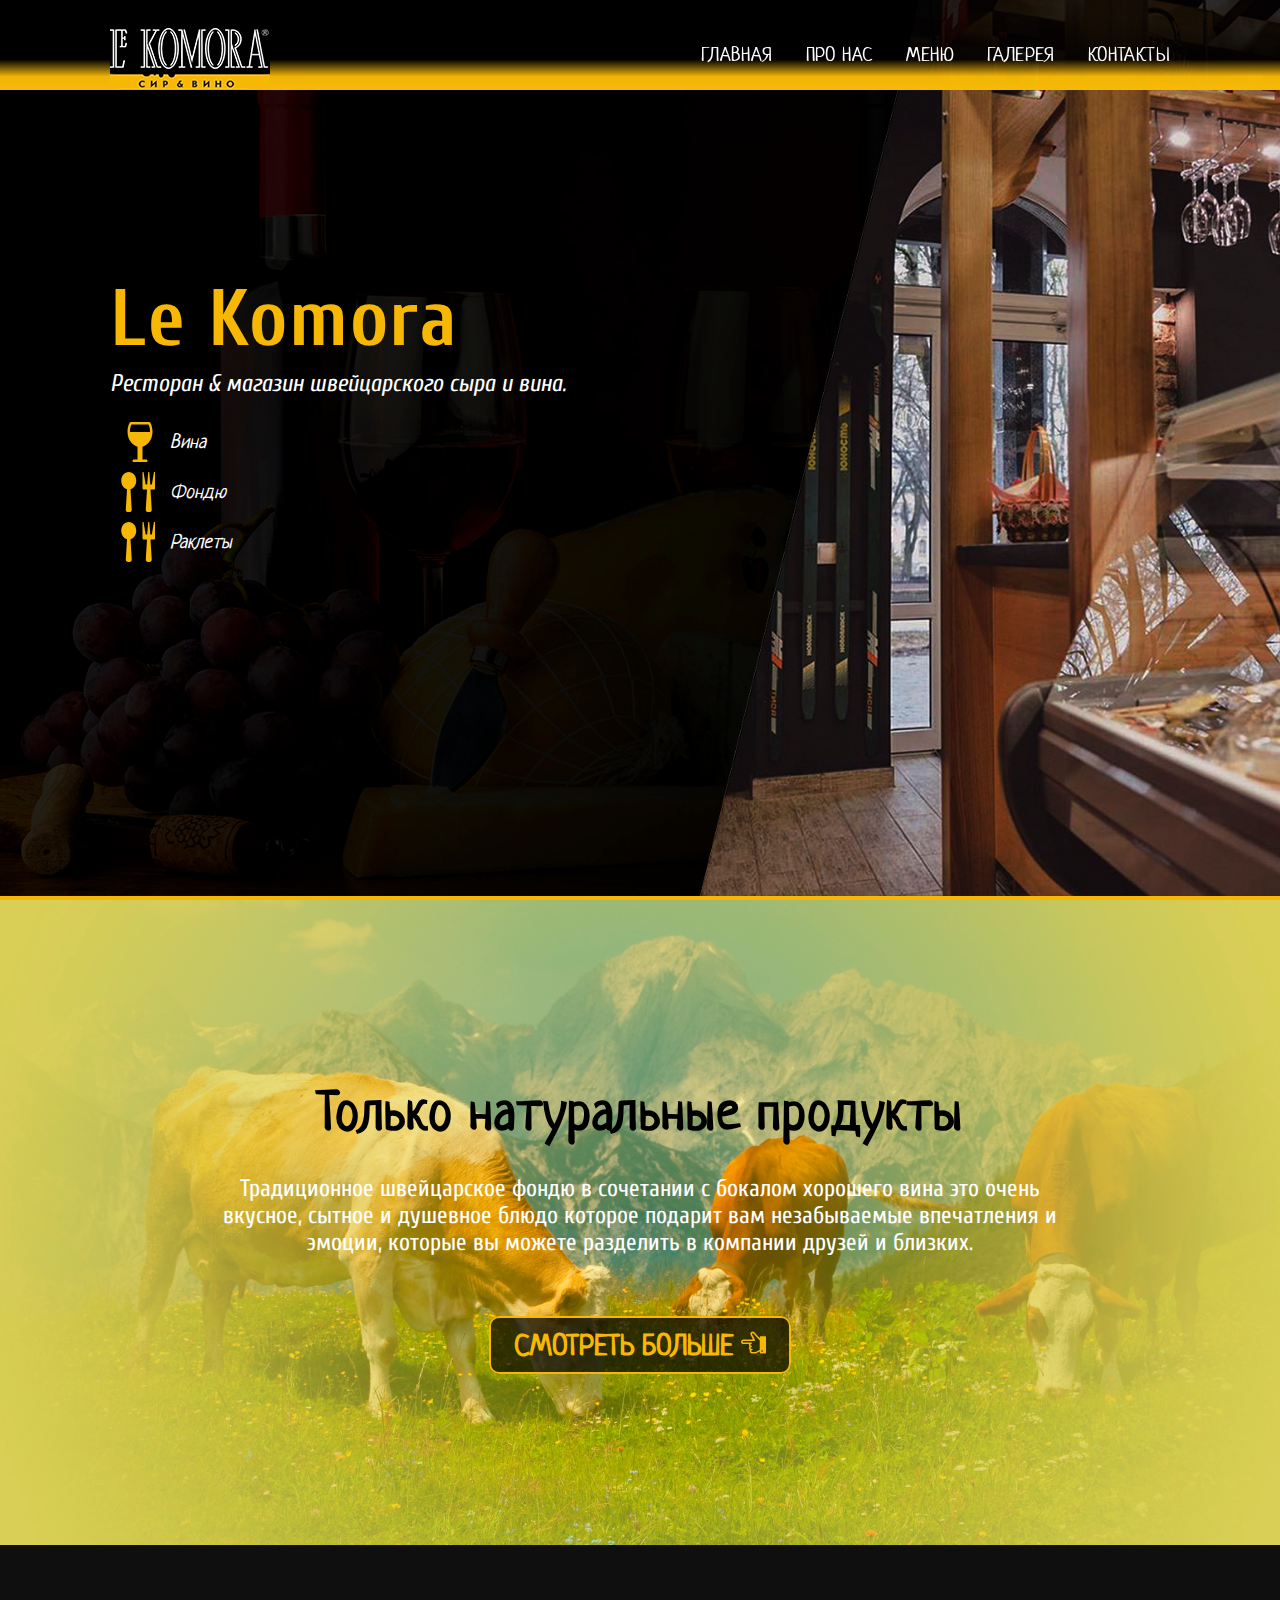
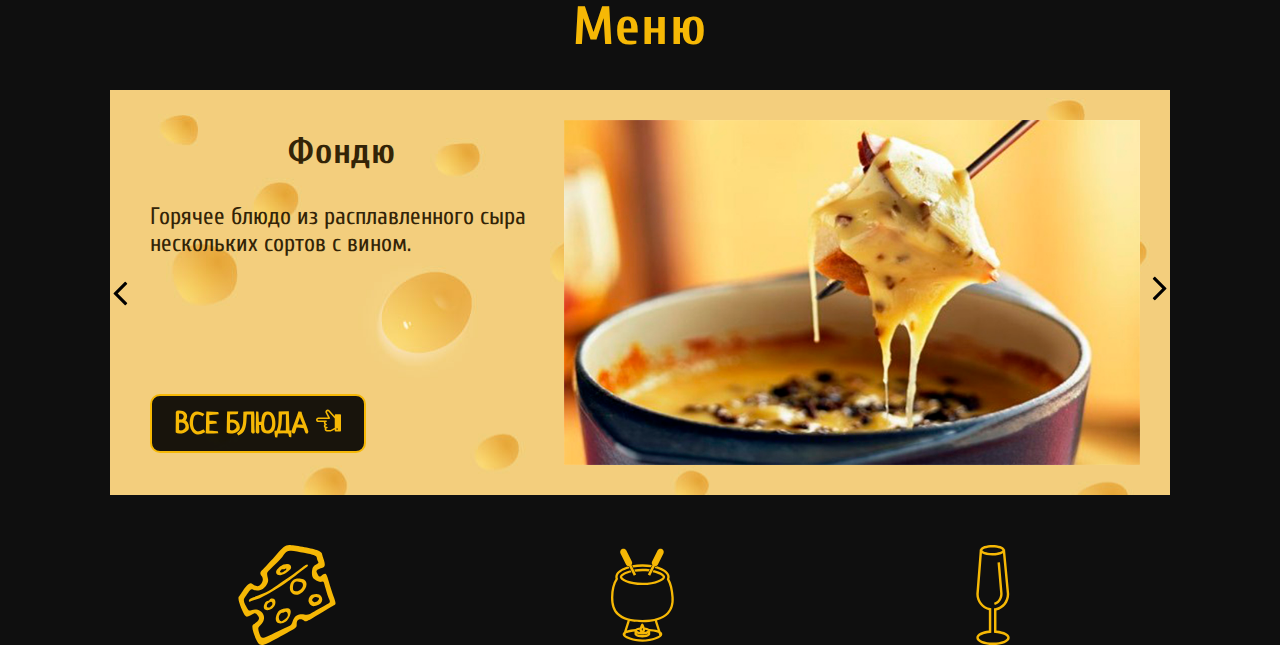
==== index.html @ ecf5e69e "init" ====
<!DOCTYPE html>
<html lang="en">
  <head>
    <meta charset="UTF-8" />
    <title>Le Komora Poltava</title>
    <meta http-equiv="X-UA-Compatible" content="IE=edge" />
    <meta name="viewport" content="width=device-width, initial-scale=1" />

    <meta name="description" content="" />
    <link rel="icon" href="favicon.png" />
    <link rel="stylesheet" href="css/normalize.css" />
    <link rel="stylesheet" href="css/layout.css" />
    <link rel="stylesheet" href="css/style.css" />
  </head>
  <body>
    <header class="ba-header">
      <div class="ba-container">
        <div class="ba-header-bar">
          <a href="index.html">
            <img src="img/logo5.jpg" alt="logo" />
          </a>
          <nav>
            <button class="ba-menu-toggle">
              <svg
                height="32"
                viewBox="0 0 32 32"
                width="32"
                xmlns="http://www.w3.org/2000/svg"
              >
                <path
                  d="M4 10h24a2 2 0 0 0 0-4H4a2 2 0 0 0 0 4zm24 4H4a2 2 0 0 0 0 4h24a2 2 0 0 0 0-4zm0 8H4a2 2 0 0 0 0 4h24a2 2 0 0 0 0-4z"
                />
              </svg>
            </button>
            <ul class="ba-menu">
              <li><a href="index.html">Главная</a></li>
              <li><a href="about.html">Про нас</a></li>
              <li><a href="menu.html">Меню</a></li>
              <li><a href="gallery.html">Галерея</a></li>
              <li><a href="contacts.html">Контакты</a></li>
            </ul>
          </nav>
        </div>
        <!-- /.ba-header-bar -->
      </div>
      <!-- /.ba-container -->
    </header>
    <!-- /.ba-header -->
    <main>
      <section class="ba-intro">
          <div class="ba-container">
            <div class="ba-intro__inner">
              <h1>Le Komora</h1>
              <p>Ресторан & магазин швейцарского сыра и вина.</p>
              <div class="ba-intro__info">
                <ul>
                  <li>
                      <svg class="icon">
                          <use xlink:href="#icon-glass"></use>
                        </svg> Вина
                  </li>
                  <li>
                      <svg class="icon">
                          <use xlink:href="#icon-spoon-knife"></use>
                        </svg> Фондю
                  </li>
                  <li>
                      <svg class="icon">
                          <use xlink:href="#icon-spoon-knife"></use>
                        </svg> Раклеты
                  </li>
                </ul>
                  <br />
                  <br />
                  
              </div>
            </div>
            <!-- /.ba-intro__inner -->
          </div>
          <!-- /.ba-container -->
        </section>
      <!-- /.ba-intro -->
      <section class="ba-about">
        <div class="ba-container">
          <div class="ba-about__inner">
            <h2>Только натуральные продукты</h2>
            <p>Традиционное швейцарское фондю в сочетании с бокалом хорошего вина это очень вкусное, сытное и душевное блюдо которое подарит вам незабываемые впечатления и эмоции, которые вы можете разделить в компании друзей и близких.</p>
            <a href="about.html" class="ba-button-hollow ba-button-hollow--transparent">Смотреть больше  <svg class="icon icon-point-left" width="20" height="20">
              <use xlink:href="#icon-point-left" />
            </svg></a>
          </div>
          <!-- /.ba-about__inner -->
        </div>
        <!-- /.ba-container -->
      </section>
      <!-- /.ba-about -->
      <section class="ba-to-menu">
        <div class="ba-container">
          <h2>Меню</h2>
          <div class="ba-to-menu__inner">
              <div class="ba-menu-slider">
                <div class="ba-menu-slider__item">
                  <div class="ba-row">
                    <div class="ba-col-medium-5">
                      <div class="ba-to-menu__article">
                          <h3>Фондю</h3>
                          <p>Горячее блюдо из расплавленного сыра нескольких сортов с вином.</p>
                      </div>
                      <!-- /.ba-menu-article -->
                    </div>
                    <!-- /.ba-col-medium-5 -->
                    <div class="ba-col-medium-7">
                      <div class="ba-to-menu__image">
                        <img src="img/fnd.jpg" alt="фондю">
                      </div>
                      <!-- /.ba-to-menu__image -->
                    </div>
                    <!-- /.ba-col-medium-7 -->
                  </div>
                  <!-- /.ba-row -->
                </div>
                <div class="ba-menu-slider__item">
                  <div class="ba-row">
                    <div class="ba-col-medium-5">
                      <div class="ba-to-menu__article">
                          <h3>Раклет</h3>
                          <p>Традиционно швейцарское блюдо.Вкусный плавленый сыр отварным картофилем или другими сетами овощей и фрутков.</p>
                      </div>
                      <!-- /.ba-menu-article -->
                    </div>
                    <!-- /.ba-col-medium-5 -->
                    <div class="ba-col-medium-7">
                      <div class="ba-to-menu__image">
                        <img src="img/rcllt.jpg" alt="раклет">
                      </div>
                      <!-- /.ba-to-menu__image -->
                    </div>
                    <!-- /.ba-col-medium-7 -->
                  </div>
                  <!-- /.ba-row -->
                </div>
                <div class="ba-menu-slider__item">
                  <div class="ba-row">
                    <div class="ba-col-medium-5">
                      <div class="ba-to-menu__article">
                          <h3>Сеты овощей и фруков</h3>
                          <p>Вы отведать различные овощные, фруктовые и другие закуски.</p>
                      </div>
                      <!-- /.ba-menu-article -->
                    </div>
                    <!-- /.ba-col-medium-5 -->
                    <div class="ba-col-medium-7">
                      <div class="ba-to-menu__image">
                        <img src="img/setfr.jpg" alt="сет фруктов">
                      </div>
                      <!-- /.ba-to-menu__image -->
                    </div>
                    <!-- /.ba-col-medium-7 -->
                  </div>
                  <!-- /.ba-row -->
                </div>
                <div class="ba-menu-slider__item">
                  <div class="ba-row">
                    <div class="ba-col-medium-5">
                      <div class="ba-to-menu__article">
                          <h3>Вина</h3>
                          <p>Большой ассортимент сухого вина.</p>
                      </div>
                      <!-- /.ba-menu-article -->
                    </div>
                    <!-- /.ba-col-medium-5 -->
                    <div class="ba-col-medium-7">
                      <div class="ba-to-menu__image">
                        <img src="img/vn.jpg" alt="вино">
                      </div>
                      <!-- /.ba-to-menu__image -->
                    </div>
                    <!-- /.ba-col-medium-7 -->
                  </div>
                  <!-- /.ba-row -->
                </div>
                <div class="ba-menu-slider__item">
                  <div class="ba-row">
                    <div class="ba-col-medium-5">
                      <div class="ba-to-menu__article">
                          <h3>Напитки</h3>
                          <p>Горячие, согревающие, холодные напитки, а также различные добавки к ним.</p>
                      </div>
                      <!-- /.ba-menu-article -->
                    </div>
                    <!-- /.ba-col-medium-5 -->
                    <div class="ba-col-medium-7">
                      <div class="ba-to-menu__image">
                        <img src="img/lng.jpg" alt="кофе">
                      </div>
                      <!-- /.ba-to-menu__image -->
                    </div>
                    <!-- /.ba-col-medium-7 -->
                  </div>
                  <!-- /.ba-row -->
                </div>
              </div>
              <!-- /.ba-menu-slider -->
              <a href="menu.html" class="ba-button-hollow ba-button-hollow--position">Все блюда <svg class="icon icon-point-left" width="20" height="20">
                  <use xlink:href="#icon-point-left" />
                </svg></a>
          </div>
          <!-- /.ba-menu__inner -->
        </div>
        <!-- /.ba-container -->
      </section>
      <!-- /.ba-menu -->
      <section class="ba-gateway">
          <div class="ba-container">
            <div class="ba-gateway__inner">
              <img src="img/cheese.svg" alt="cheese">
              <img src="img/fondue.svg" alt="fondue">
              <img src="img/wine.svg" alt="wine">
            </div>
            <!-- /.ba-gateway__inner -->
          </div>
          <!-- /.ba-container -->
        </section>
        <!-- /.ba-gateway -->
      <section class="ba-to-gallary">
        <div class="ba-container">
          <div class="ba-to-gallary__inner">

          </div>
          <!-- /.ba-gallary__inner -->
        </div>
        <!-- /.ba-container -->
      </section>
      <!-- /.ba-gallary -->
      <section class="ba-contacts">
        <div class="ba-container">
          <div class="ba-contacts__inner">

          </div>
          <!-- /.ba-contacts__inner -->
        </div>
        <!-- /.ba-container -->
      </section>
      <!-- /.ba-contacts -->
    </main>
    <footer class="ba-footer"></footer>
    <!-- /.ba-footer -->
    <svg class="ba-hidden">
      <defs>
        <symbol class="foodicon" id="icon-glass" viewBox="0 0 32 32">
          <title>glass</title>
          <path d="M24.306 0.527c-0.174-0.324-0.513-0.527-0.881-0.527h-14.85c-0.368 0-0.707 0.202-0.881 0.527-1.108 2.063-1.694 4.474-1.694 6.973 0 3.294 1.012 6.401 2.849 8.748 1.42 1.814 3.203 3.017 5.151 3.505v10.247h-3c-0.552 0-1 0.448-1 1s0.448 1 1 1h10c0.552 0 1-0.448 1-1s-0.448-1-1-1h-3v-10.247c1.949-0.488 3.732-1.691 5.151-3.505 1.837-2.347 2.849-5.454 2.849-8.748 0-2.499-0.586-4.91-1.694-6.973zM9.191 2h13.619c0.78 1.653 1.191 3.542 1.191 5.5 0 0.168-0.003 0.334-0.009 0.5h-15.981c-0.006-0.166-0.009-0.332-0.009-0.5-0-1.958 0.41-3.847 1.191-5.5z"></path>
          </symbol>
          <symbol id="icon-spoon-knife" viewBox="0 0 32 32">
            <title>spoon-knife</title>
            <path d="M7 0c-3.314 0-6 3.134-6 7 0 3.31 1.969 6.083 4.616 6.812l-0.993 16.191c-0.067 1.098 0.778 1.996 1.878 1.996h1c1.1 0 1.945-0.898 1.878-1.996l-0.993-16.191c2.646-0.729 4.616-3.502 4.616-6.812 0-3.866-2.686-7-6-7zM27.167 0l-1.667 10h-1.25l-0.833-10h-0.833l-0.833 10h-1.25l-1.667-10h-0.833v13c0 0.552 0.448 1 1 1h2.604l-0.982 16.004c-0.067 1.098 0.778 1.996 1.878 1.996h1c1.1 0 1.945-0.898 1.878-1.996l-0.982-16.004h2.604c0.552 0 1-0.448 1-1v-13h-0.833z"></path>
            </symbol>
            <symbol id="icon-point-left" viewBox="0 0 32 32">
                <title>point-left</title>
                <path d="M19 30h-5c-1.654 0-3-1.346-3-3 0-0.535 0.14-1.037 0.386-1.472-0.833-0.534-1.386-1.467-1.386-2.528 0-0.768 0.29-1.469 0.766-2-0.476-0.531-0.766-1.232-0.766-2 0-0.35 0.060-0.687 0.171-1h-7.171c-1.654 0-3-1.346-3-3s1.346-3 3-3h12.334l-2.932-5.501c-0.262-0.454-0.401-0.973-0.401-1.499 0-1.654 1.346-3 3-3 0.824 0 1.592 0.327 2.163 0.921 0.007 0.008 0.015 0.015 0.022 0.023l6.815 7.474v-1.419c0-0.552 0.448-1 1-1h6c0.552 0 1 0.448 1 1v20c0 0.552-0.448 1-1 1h-6c-0.552 0-1-0.448-1-1v-1.382l-4.553 2.276c-0.139 0.069-0.292 0.106-0.447 0.106zM27 28c0.552 0 1-0.448 1-1s-0.448-1-1-1-1 0.448-1 1 0.448 1 1 1zM18.764 28l5.236-2.618v-11.995l-8.287-9.088c-0.19-0.193-0.443-0.299-0.713-0.299-0.551 0-1 0.449-1 1 0 0.171 0.041 0.332 0.122 0.479 0.010 0.017 0.020 0.033 0.029 0.051l3.732 7c0.165 0.31 0.156 0.684-0.025 0.985s-0.506 0.485-0.857 0.485h-14c-0.551 0-1 0.449-1 1s0.449 1 1 1h10c0.552 0 1 0.448 1 1s-0.448 1-1 1c-0.551 0-1 0.449-1 1s0.449 1 1 1c0.552 0 1 0.448 1 1s-0.448 1-1 1c-0.551 0-1 0.449-1 1s0.449 1 1 1h1c0.552 0 1 0.448 1 1s-0.448 1-1 1c-0.551 0-1 0.449-1 1s0.449 1 1 1h4.764z"></path>
                </symbol>
      </defs>
    </svg>
    <script src="js/jquery-3.4.1.min.js"></script>
    <script src="js/slick.min.js"></script>
    <script src="js/main.js"></script>
  </body>
</html>
---- css/style.css ----
/*! normalize.css v3.0.3 | MIT License | github.com/necolas/normalize.css */
/**
 * 1. Set default font family to sans-serif.
 * 2. Prevent iOS and IE text size adjust after device orientation change,
 *    without disabling user zoom.
 */
@import url("https://fonts.googleapis.com/css?family=Neucha&subset=cyrillic");
@import url("https://fonts.googleapis.com/css?family=Cuprum:400,400i,700&subset=cyrillic");
html {
  font-family: sans-serif;
  /* 1 */
  -ms-text-size-adjust: 100%;
  /* 2 */
  -webkit-text-size-adjust: 100%;
  /* 2 */ }

/**
 * Remove default margin.
 */
body {
  margin: 0; }

/* HTML5 display definitions
   ========================================================================== */
/**
 * Correct `block` display not defined for any HTML5 element in IE 8/9.
 * Correct `block` display not defined for `details` or `summary` in IE 10/11
 * and Firefox.
 * Correct `block` display not defined for `main` in IE 11.
 */
article,
aside,
details,
figcaption,
figure,
footer,
header,
hgroup,
main,
menu,
nav,
section,
summary {
  display: block; }

/**
 * 1. Correct `inline-block` display not defined in IE 8/9.
 * 2. Normalize vertical alignment of `progress` in Chrome, Firefox, and Opera.
 */
audio,
canvas,
progress,
video {
  display: inline-block;
  /* 1 */
  vertical-align: baseline;
  /* 2 */ }

/**
 * Prevent modern browsers from displaying `audio` without controls.
 * Remove excess height in iOS 5 devices.
 */
audio:not([controls]) {
  display: none;
  height: 0; }

/**
 * Address `[hidden]` styling not present in IE 8/9/10.
 * Hide the `template` element in IE 8/9/10/11, Safari, and Firefox < 22.
 */
[hidden],
template {
  display: none; }

/* Links
   ========================================================================== */
/**
 * Remove the gray background color from active links in IE 10.
 */
a {
  background-color: transparent; }

/**
 * Improve readability of focused elements when they are also in an
 * active/hover state.
 */
a:active,
a:hover {
  outline: 0; }

/* Text-level semantics
   ========================================================================== */
/**
 * Address styling not present in IE 8/9/10/11, Safari, and Chrome.
 */
abbr[title] {
  border-bottom: 1px dotted; }

/**
 * Address style set to `bolder` in Firefox 4+, Safari, and Chrome.
 */
b,
strong {
  font-weight: bold; }

/**
 * Address styling not present in Safari and Chrome.
 */
dfn {
  font-style: italic; }

/**
 * Address variable `h1` font-size and margin within `section` and `article`
 * contexts in Firefox 4+, Safari, and Chrome.
 */
h1 {
  font-size: 2em;
  margin: 0.67em 0; }

/**
 * Address styling not present in IE 8/9.
 */
mark {
  background: #ff0;
  color: #000; }

/**
 * Address inconsistent and variable font size in all browsers.
 */
small {
  font-size: 80%; }

/**
 * Prevent `sub` and `sup` affecting `line-height` in all browsers.
 */
sub,
sup {
  font-size: 75%;
  line-height: 0;
  position: relative;
  vertical-align: baseline; }

sup {
  top: -0.5em; }

sub {
  bottom: -0.25em; }

/* Embedded content
   ========================================================================== */
/**
 * Remove border when inside `a` element in IE 8/9/10.
 */
img {
  border: 0; }

/**
 * Correct overflow not hidden in IE 9/10/11.
 */
svg:not(:root) {
  overflow: hidden; }

/* Grouping content
   ========================================================================== */
/**
 * Address margin not present in IE 8/9 and Safari.
 */
figure {
  margin: 1em 40px; }

/**
 * Address differences between Firefox and other browsers.
 */
hr {
  -webkit-box-sizing: content-box;
  box-sizing: content-box;
  height: 0; }

/**
 * Contain overflow in all browsers.
 */
pre {
  overflow: auto; }

/**
 * Address odd `em`-unit font size rendering in all browsers.
 */
code,
kbd,
pre,
samp {
  font-family: monospace, monospace;
  font-size: 1em; }

/* Forms
   ========================================================================== */
/**
 * Known limitation: by default, Chrome and Safari on OS X allow very limited
 * styling of `select`, unless a `border` property is set.
 */
/**
 * 1. Correct color not being inherited.
 *    Known issue: affects color of disabled elements.
 * 2. Correct font properties not being inherited.
 * 3. Address margins set differently in Firefox 4+, Safari, and Chrome.
 */
button,
input,
optgroup,
select,
textarea {
  color: inherit;
  /* 1 */
  font: inherit;
  /* 2 */
  margin: 0;
  /* 3 */ }

/**
 * Address `overflow` set to `hidden` in IE 8/9/10/11.
 */
button {
  overflow: visible; }

/**
 * Address inconsistent `text-transform` inheritance for `button` and `select`.
 * All other form control elements do not inherit `text-transform` values.
 * Correct `button` style inheritance in Firefox, IE 8/9/10/11, and Opera.
 * Correct `select` style inheritance in Firefox.
 */
button,
select {
  text-transform: none; }

/**
 * 1. Avoid the WebKit bug in Android 4.0.* where (2) destroys native `audio`
 *    and `video` controls.
 * 2. Correct inability to style clickable `input` types in iOS.
 * 3. Improve usability and consistency of cursor style between image-type
 *    `input` and others.
 */
button,
html input[type="button"],
input[type="reset"],
input[type="submit"] {
  -webkit-appearance: button;
  /* 2 */
  cursor: pointer;
  /* 3 */ }

/**
 * Re-set default cursor for disabled elements.
 */
button[disabled],
html input[disabled] {
  cursor: default; }

/**
 * Remove inner padding and border in Firefox 4+.
 */
button::-moz-focus-inner,
input::-moz-focus-inner {
  border: 0;
  padding: 0; }

/**
 * Address Firefox 4+ setting `line-height` on `input` using `!important` in
 * the UA stylesheet.
 */
input {
  line-height: normal; }

/**
 * It's recommended that you don't attempt to style these elements.
 * Firefox's implementation doesn't respect box-sizing, padding, or width.
 *
 * 1. Address box sizing set to `content-box` in IE 8/9/10.
 * 2. Remove excess padding in IE 8/9/10.
 */
input[type="checkbox"],
input[type="radio"] {
  -webkit-box-sizing: border-box;
  box-sizing: border-box;
  /* 1 */
  padding: 0;
  /* 2 */ }

/**
 * Fix the cursor style for Chrome's increment/decrement buttons. For certain
 * `font-size` values of the `input`, it causes the cursor style of the
 * decrement button to change from `default` to `text`.
 */
input[type="number"]::-webkit-inner-spin-button,
input[type="number"]::-webkit-outer-spin-button {
  height: auto; }

/**
 * 1. Address `appearance` set to `searchfield` in Safari and Chrome.
 * 2. Address `box-sizing` set to `border-box` in Safari and Chrome.
 */
input[type="search"] {
  -webkit-appearance: textfield;
  /* 1 */
  -webkit-box-sizing: content-box;
  box-sizing: content-box;
  /* 2 */ }

/**
 * Remove inner padding and search cancel button in Safari and Chrome on OS X.
 * Safari (but not Chrome) clips the cancel button when the search input has
 * padding (and `textfield` appearance).
 */
input[type="search"]::-webkit-search-cancel-button,
input[type="search"]::-webkit-search-decoration {
  -webkit-appearance: none; }

/**
 * Define consistent border, margin, and padding.
 */
fieldset {
  border: 1px solid #c0c0c0;
  margin: 0 2px;
  padding: 0.35em 0.625em 0.75em; }

/**
 * 1. Correct `color` not being inherited in IE 8/9/10/11.
 * 2. Remove padding so people aren't caught out if they zero out fieldsets.
 */
legend {
  border: 0;
  /* 1 */
  padding: 0;
  /* 2 */ }

/**
 * Remove default vertical scrollbar in IE 8/9/10/11.
 */
textarea {
  overflow: auto; }

/**
 * Don't inherit the `font-weight` (applied by a rule above).
 * NOTE: the default cannot safely be changed in Chrome and Safari on OS X.
 */
optgroup {
  font-weight: bold; }

/* Tables
   ========================================================================== */
/**
 * Remove most spacing between table cells.
 */
table {
  border-collapse: collapse;
  border-spacing: 0; }

td,
th {
  padding: 0; }

*, *:after, *:before {
  -webkit-box-sizing: border-box;
  box-sizing: border-box; }

.ba-container, .ba-container-center {
  margin-left: auto;
  margin-right: auto; }

img {
  max-width: 100%;
  height: auto; }

html {
  height: 100%; }

body, html {
  min-height: 100%; }

/* Text align */
.ba-text-left {
  text-align: left; }

.ba-text-right {
  text-align: right; }

.ba-text-center {
  text-align: center; }

/* Absolute centering */
.ba-relative {
  position: relative;
  z-index: 1; }

/* Circle element */
.ba-circle {
  border-radius: 50%; }

/* Flex grid */
.ba-row {
  display: -webkit-box;
  display: -ms-flexbox;
  display: flex;
  -ms-flex-wrap: wrap;
  flex-wrap: wrap;
  margin-left: -30px; }

.ba-row + .ba-row {
  margin-top: 30px; }

.ba-row > [class*='ba-col-'] {
  padding-left: 30px; }

.ba-row--collapse {
  margin-left: 0; }

.ba-row--collapse + .ba-row--collapse {
  margin-top: 0; }

.ba-row--collapse > [class*="ba-col-"] {
  padding-left: 0; }

.ba-col-12 {
  width: 100%; }

.ba-col-11 {
  width: 91.6666%; }

.ba-col-10 {
  width: 83.3333%; }

.ba-col-9 {
  width: 75%; }

.ba-col-8 {
  width: 66.6666%; }

.ba-col-7 {
  width: 58.33%; }

.ba-col-6 {
  width: 50%; }

.ba-col-5 {
  width: 41.66%; }

.ba-col-4 {
  width: 33.333%; }

.ba-col-3 {
  width: 25%; }

.ba-col-2 {
  width: 16.666%; }

.ba-col-1 {
  width: 8.3333%; }

/* Phone landscape and bigger */
.ba-col-small-12 {
  width: 100%; }

.ba-col-small-11 {
  width: 91.6666%; }

.ba-col-small-10 {
  width: 83.3333%; }

.ba-col-small-9 {
  width: 75%; }

.ba-col-small-8 {
  width: 66.6666%; }

.ba-col-small-7 {
  width: 58.33%; }

.ba-col-small-6 {
  width: 50%; }

.ba-col-small-5 {
  width: 41.66%; }

.ba-col-small-4 {
  width: 33.333%; }

.ba-col-small-3 {
  width: 25%; }

.ba-col-small-2 {
  width: 16.666%; }

.ba-col-small-1 {
  width: 8.3333%; }

/* Tablet and bigger */
@media (min-width: 640px) {
  .ba-col-medium-12 {
    width: 100%; }
  .ba-col-medium-11 {
    width: 91.6666%; }
  .ba-col-medium-10 {
    width: 83.3333%; }
  .ba-col-medium-9 {
    width: 75%; }
  .ba-col-medium-8 {
    width: 66.6666%; }
  .ba-col-medium-7 {
    width: 58.33%; }
  .ba-col-medium-6 {
    width: 50%; }
  .ba-col-medium-5 {
    width: 41.66%; }
  .ba-col-medium-4 {
    width: 33.333%; }
  .ba-col-medium-3 {
    width: 25%; }
  .ba-col-medium-2 {
    width: 16.666%; }
  .ba-col-medium-1 {
    width: 8.3333%; } }

/* Desktop and bigger */
@media (min-width: 1024px) {
  .ba-col-large-12 {
    width: 100%; }
  .ba-col-large-11 {
    width: 91.6666%; }
  .ba-col-large-10 {
    width: 83.3333%; }
  .ba-col-large-9 {
    width: 75%; }
  .ba-col-large-8 {
    width: 66.6666%; }
  .ba-col-large-7 {
    width: 58.33%; }
  .ba-col-large-6 {
    width: 50%; }
  .ba-col-large-5 {
    width: 41.66%; }
  .ba-col-large-4 {
    width: 33.333%; }
  .ba-col-large-3 {
    width: 25%; }
  .ba-col-large-2 {
    width: 16.666%; }
  .ba-col-large-1 {
    width: 8.3333%; } }

@media (min-width: 1200px) {
  .ba-col-xlarge-12 {
    width: 100%; }
  .ba-col-xlarge-11 {
    width: 91.6666%; }
  .ba-col-xlarge-10 {
    width: 83.3333%; }
  .ba-col-xlarge-9 {
    width: 75%; }
  .ba-col-xlarge-8 {
    width: 66.6666%; }
  .ba-col-xlarge-7 {
    width: 58.33%; }
  .ba-col-xlarge-6 {
    width: 50%; }
  .ba-col-xlarge-5 {
    width: 41.66%; }
  .ba-col-xlarge-4 {
    width: 33.333%; }
  .ba-col-xlarge-3 {
    width: 25%; }
  .ba-col-xlarge-2 {
    width: 16.666%; }
  .ba-col-xlarge-1 {
    width: 8.3333%; } }

/* Slider */
.slick-slider {
  position: relative;
  display: block;
  -webkit-box-sizing: border-box;
  box-sizing: border-box;
  -webkit-touch-callout: none;
  -webkit-user-select: none;
  -khtml-user-select: none;
  -moz-user-select: none;
  -ms-user-select: none;
  user-select: none;
  -ms-touch-action: pan-y;
  touch-action: pan-y;
  -webkit-tap-highlight-color: transparent; }

.slick-list {
  position: relative;
  overflow: hidden;
  display: block;
  margin: 0;
  padding: 0; }
  .slick-list:focus {
    outline: none; }
  .slick-list.dragging {
    cursor: pointer;
    cursor: hand; }

.slick-slider .slick-track,
.slick-slider .slick-list {
  -webkit-transform: translate3d(0, 0, 0);
  -moz-transform: translate3d(0, 0, 0);
  -ms-transform: translate3d(0, 0, 0);
  -o-transform: translate3d(0, 0, 0);
  transform: translate3d(0, 0, 0); }

.slick-track {
  position: relative;
  left: 0;
  top: 0;
  display: block;
  margin-left: auto;
  margin-right: auto; }
  .slick-track:before, .slick-track:after {
    content: "";
    display: table; }
  .slick-track:after {
    clear: both; }
  .slick-loading .slick-track {
    visibility: hidden; }

.slick-slide {
  float: left;
  height: 100%;
  min-height: 1px;
  display: none; }
  [dir="rtl"] .slick-slide {
    float: right; }
  .slick-slide img {
    display: block; }
  .slick-slide.slick-loading img {
    display: none; }
  .slick-slide.dragging img {
    pointer-events: none; }
  .slick-initialized .slick-slide {
    display: block; }
  .slick-loading .slick-slide {
    visibility: hidden; }
  .slick-vertical .slick-slide {
    display: block;
    height: auto;
    border: 1px solid transparent; }

.slick-arrow.slick-hidden {
  display: none; }

body {
  font-family: "Cuprum", sans-serif;
  background-color: #0f0f0f; }

h1,
h2,
h3,
h4,
h5,
h6 {
  margin: 0 0 30px;
  line-height: 1.2;
  letter-spacing: 0.02em; }

h1 {
  font-size: 80px; }

h2 {
  font-size: 54px; }

h3 {
  font-size: 36px; }

h4 {
  font-size: 24px; }

h5.h6 {
  font-size: 22px; }

p {
  margin: 0 0 20px; }

a {
  text-decoration: none;
  color: #F6B805; }

a:hover {
  color: #444; }

.ba-socials {
  display: inline-block;
  width: 1em;
  height: 1em;
  stroke-width: 0;
  stroke: currentColor;
  fill: currentColor; }

.icon {
  display: inline-block;
  stroke-width: 0;
  fill: #F6B805;
  width: 40px;
  height: 40px; }

/* Layout */
.ba-container {
  padding-left: 20px;
  padding-right: 20px;
  max-width: 1100px; }

/* Typography */
a,
input[type="submit"],
input[type="button"],
button {
  -webkit-transition: color .3s ease-in, border-color .3s ease-in, background-color .3s ease-in, opacity .3s ease-in;
  -o-transition: color .3s ease-in, border-color .3s ease-in, background-color .3s ease-in, opacity .3s ease-in;
  transition: color .3s ease-in, border-color .3s ease-in, background-color .3s ease-in, opacity .3s ease-in; }

input[type="submit"],
input[type="button"],
button,
.ba-button {
  display: inline-block; }

input[type="text"],
input[type="email"],
input[type="password"],
input[type="number"],
input[type="tel"],
textarea,
select {
  -webkit-transition: color .3s ease-in, border-color .3s ease-in, background-color .3s ease-in, opacity .3s ease-in;
  -o-transition: color .3s ease-in, border-color .3s ease-in, background-color .3s ease-in, opacity .3s ease-in;
  transition: color .3s ease-in, border-color .3s ease-in, background-color .3s ease-in, opacity .3s ease-in; }

img {
  padding: 0; }

.ba-header {
  position: fixed;
  z-index: 2;
  left: 0;
  top: 0;
  right: 0;
  padding-bottom: 0px;
  background: -webkit-gradient(linear, left top, left bottom, color-stop(19%, rgba(0, 0, 0, 0.8)), color-stop(66%, rgba(0, 0, 0, 0.92)), color-stop(85%, rgba(246, 185, 7, 0.97)), color-stop(98%, #f6b907));
  background: -webkit-linear-gradient(top, rgba(0, 0, 0, 0.8) 19%, rgba(0, 0, 0, 0.92) 66%, rgba(246, 185, 7, 0.97) 85%, #f6b907 98%);
  background: -o-linear-gradient(top, rgba(0, 0, 0, 0.8) 19%, rgba(0, 0, 0, 0.92) 66%, rgba(246, 185, 7, 0.97) 85%, #f6b907 98%);
  background: linear-gradient(to bottom, rgba(0, 0, 0, 0.8) 19%, rgba(0, 0, 0, 0.92) 66%, rgba(246, 185, 7, 0.97) 85%, #f6b907 98%); }

.ba-header-bar {
  display: -webkit-box;
  display: -ms-flexbox;
  display: flex;
  -webkit-box-pack: justify;
  -ms-flex-pack: justify;
  justify-content: space-between;
  /*align-items: center;*/
  padding-top: 20px; }
  .ba-header-bar a {
    display: -webkit-inline-box;
    display: -ms-inline-flexbox;
    display: inline-flex;
    padding: 0; }

nav {
  display: -webkit-box;
  display: -ms-flexbox;
  display: flex;
  -webkit-box-align: center;
  -ms-flex-align: center;
  align-items: center; }

.ba-menu {
  display: -webkit-box;
  display: -ms-flexbox;
  display: flex;
  -webkit-box-pack: center;
  -ms-flex-pack: center;
  justify-content: center;
  margin: 0;
  padding: 0;
  list-style: none; }
  .ba-menu a {
    text-decoration: none; }

.ba-menu li {
  text-transform: uppercase;
  padding-left: 33px;
  line-height: 1; }

@media screen and (min-width: 767px) {
  .ba-menu-toggle {
    display: none; } }

@media screen and (max-width: 767px) {
  .ba-logo {
    position: relative;
    z-index: 2; }
  .ba-menu {
    display: block;
    height: 100vh;
    position: absolute;
    top: 0;
    left: 0;
    max-width: 250px;
    background: rgba(0, 0, 0, 0.7);
    padding: 120px 30px 30px 0;
    -webkit-transition: -webkit-transform 0.3s;
    transition: -webkit-transform 0.3s;
    -o-transition: transform 0.3s;
    transition: transform 0.3s;
    transition: transform 0.3s, -webkit-transform 0.3s;
    -webkit-transform: translateX(-100%);
    -ms-transform: translateX(-100%);
    transform: translateX(-100%); }
  .ba-menu.open {
    -webkit-transform: translateX(0);
    -ms-transform: translateX(0);
    transform: translateX(0); }
  .ba-menu-toggle {
    padding: 0;
    background: none;
    border: none;
    line-height: 1;
    height: auto; }
  .ba-menu-toggle svg {
    fill: #F6B805; } }

.ba-menu li {
  padding-left: 33px;
  line-height: 1; }

.ba-menu a {
  font-family: "Neucha", cursive;
  font-size: 20px;
  font-weight: 400;
  color: #fff;
  letter-spacing: 0.02em;
  position: relative; }

.ba-menu a:after {
  content: '';
  display: block;
  width: 100%;
  height: 2px;
  background-color: currentColor;
  position: absolute;
  left: 0;
  /*top: 100%;*/
  top: -5px;
  -webkit-transform: scaleX(0);
  -ms-transform: scaleX(0);
  transform: scaleX(0);
  /*opacity: 0;*/
  -webkit-transition: opacity 0.3s transform 0.3s;
  -o-transition: opacity 0.3s transform 0.3s;
  transition: opacity 0.3s transform 0.3s; }

.ba-menu a:hover {
  color: #F6B805; }

.ba-menu a:hover:after {
  opacity: 1;
  -webkit-transform: scaleX(1);
  -ms-transform: scaleX(1);
  transform: scaleX(1); }

.ba-page-title {
  font-size: 60px;
  font-weight: 700;
  letter-spacing: 0.025em;
  margin-bottom: 15px; }

@media screen and (max-width: 767px) {
  .ba-page-title {
    font-size: 36px; } }

.ba-intro {
  height: 100vh;
  background: #982B00 url(../img/fon-vine3.jpg) no-repeat;
  background-size: cover;
  border-bottom: 4px solid #F6B805; }
  .ba-intro__inner {
    padding-top: 300px;
    color: #fff; }
  .ba-intro h1 {
    line-height: 0.5;
    color: #F6B805; }
  .ba-intro p {
    font-size: 24px;
    font-style: italic; }
  .ba-intro__info {
    font-family: "Neucha", cursive;
    font-size: 20px;
    font-weight: 400;
    font-style: italic; }
    .ba-intro__info ul {
      padding: 0; }
    .ba-intro__info li {
      display: -webkit-box;
      display: -ms-flexbox;
      display: flex;
      -webkit-box-align: center;
      -ms-flex-align: center;
      align-items: center;
      margin-right: 0;
      list-style: none; }
    .ba-intro__info svg {
      margin: 5px 10px 5px 10px; }

.ba-upper-map {
  padding-top: 10px; }
  .ba-upper-map__inner h3 {
    color: #F6B805;
    line-height: 0.8;
    float: left; }
  .ba-upper-map__inner select {
    padding: 5px;
    margin-left: 20px;
    margin-bottom: 20px; }

#ba-map {
  width: 100%;
  height: 450px;
  background-color: grey; }

.ba-filler {
  padding: 50px; }

.ba-gateway__inner {
  color: #F6B805;
  display: -webkit-box;
  display: -ms-flexbox;
  display: flex;
  -ms-flex-pack: distribute;
  justify-content: space-around;
  margin-bottom: 50px; }
  .ba-gateway__inner img {
    display: inline-block;
    width: 100px;
    height: 100px;
    stroke-width: 0;
    stroke: currentColor;
    fill: currentColor; }

.ba-gallary {
  padding-top: 200px;
  padding-bottom: 100px; }

.ba-gal {
  padding-top: 200px; }

.ba-fon-gal {
  background: #fff url(../img/wood.jpg);
  background-size: cover;
  background-attachment: fixed; }
  .ba-fon-gal img {
    width: 320px; }

.ba-hidden {
  display: none; }

.ba-about {
  padding-top: 0px;
  background: #F3CE7D url(../img/fon-about.jpg) 0 50%;
  background-size: cover; }
  .ba-about__inner {
    text-align: center;
    padding: 180px 100px; }
    .ba-about__inner h2 {
      font-family: "Neucha", cursive; }
    .ba-about__inner p {
      font-size: 24px;
      padding-bottom: 50px;
      color: #fff; }

.ba-to-menu {
  padding: 50px 0; }
  .ba-to-menu h2 {
    text-align: center;
    color: #F6B805; }
  .ba-to-menu__inner {
    position: relative; }
  .ba-to-menu__article {
    padding-top: 10px;
    padding-left: 40px;
    color: #332407;
    font-size: 24px; }
    .ba-to-menu__article h3 {
      text-align: center; }
  .ba-to-menu__image {
    padding-right: 30px; }

.icon-point-left {
  display: inline-block;
  width: 25px;
  height: 25px;
  stroke-width: 0;
  stroke: currentColor;
  fill: currentColor; }

.ba-button-hollow {
  left: 40px;
  top: 75%;
  font-size: 30px;
  text-transform: uppercase;
  font-family: "Neucha", cursive;
  font-weight: 700;
  border: 2px solid #F6B805;
  border-radius: 10px;
  padding: 8px 23px;
  background-color: rgba(0, 0, 0, 0.9);
  color: #F6B805; }
  .ba-button-hollow--transparent {
    background-color: rgba(0, 0, 0, 0.7); }
  .ba-button-hollow--position {
    position: absolute; }
  .ba-button-hollow:hover {
    background-color: #F6B805;
    color: #332407;
    border-color: #332407; }

.slick-slide {
  outline: none; }

.ba-menu-slider {
  display: -webkit-box;
  display: -ms-flexbox;
  display: flex;
  -webkit-box-align: center;
  -ms-flex-align: center;
  align-items: center;
  -webkit-box-pack: center;
  -ms-flex-pack: center;
  justify-content: center; }
  .ba-menu-slider .slick-arrow {
    position: absolute;
    z-index: 3;
    top: 50%;
    font-size: 0;
    width: 20px;
    height: 40px;
    margin-top: -21px;
    padding: 0;
    background: url('data:image/svg+xml,		<svg xmlns="http://www.w3.org/2000/svg" width="20" height="42" viewBox="0 0 366 1024">		<path fill="rgba(0,0,0)" d="M358.286 310.857q0 7.429-5.714 13.143l-224.571 224.571 224.571 224.571q5.714 5.714 5.714 13.143t-5.714 13.143l-28.571 28.571q-5.714 5.714-13.143 5.714t-13.143-5.714l-266.286-266.286q-5.714-5.714-5.714-13.143t5.714-13.143l266.286-266.286q5.714-5.714 13.143-5.714t13.143 5.714l28.571 28.571q5.714 5.714 5.714 13.143z"></path>	</svg>');
    border: none; }
    .ba-menu-slider .slick-arrow:hover, .ba-menu-slider .slick-arrow:focus {
      opacity: 0.6;
      outline: none; }
  .ba-menu-slider .slick-prev {
    left: 0; }
  .ba-menu-slider .slick-next {
    right: 0;
    -webkit-transform: rotate(180deg);
    -ms-transform: rotate(180deg);
    transform: rotate(180deg); }
  .ba-menu-slider article {
    display: -webkit-box;
    display: -ms-flexbox;
    display: flex;
    -webkit-box-pack: center;
    -ms-flex-pack: center;
    justify-content: center;
    -webkit-box-align: center;
    -ms-flex-align: center;
    align-items: center;
    z-index: 0; }
    .ba-menu-slider article h3 {
      color: #fff; }
    .ba-menu-slider article img {
      width: 500px;
      height: 300px; }
  .ba-menu-slider__item {
    background: #F3CE7D url(../img/cheese-seamless.jpg);
    padding: 30px 0;
    color: #fff; }

.ba-article-inner {
  position: relative; }
  .ba-article-inner p {
    display: block;
    position: absolute;
    z-index: 2;
    top: 10%;
    left: 10%; }

/*# sourceMappingURL=style.css.map */
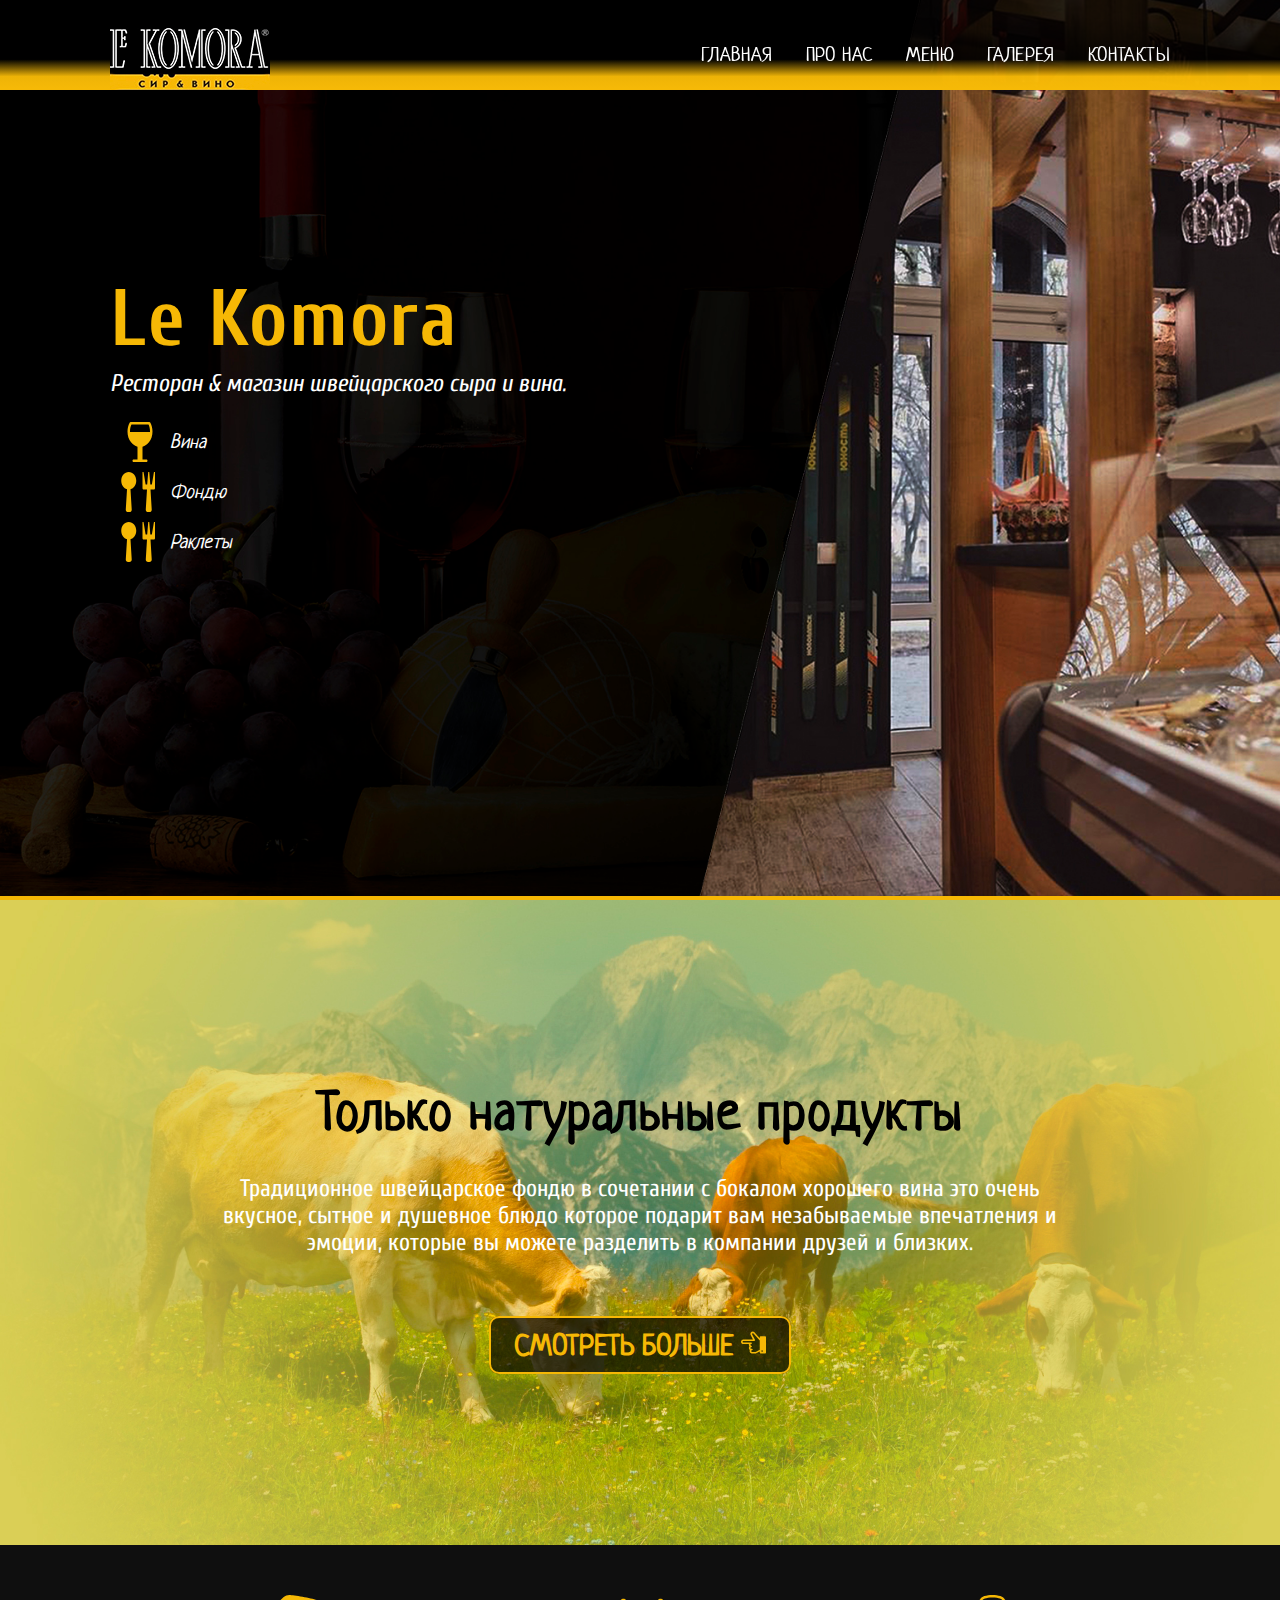
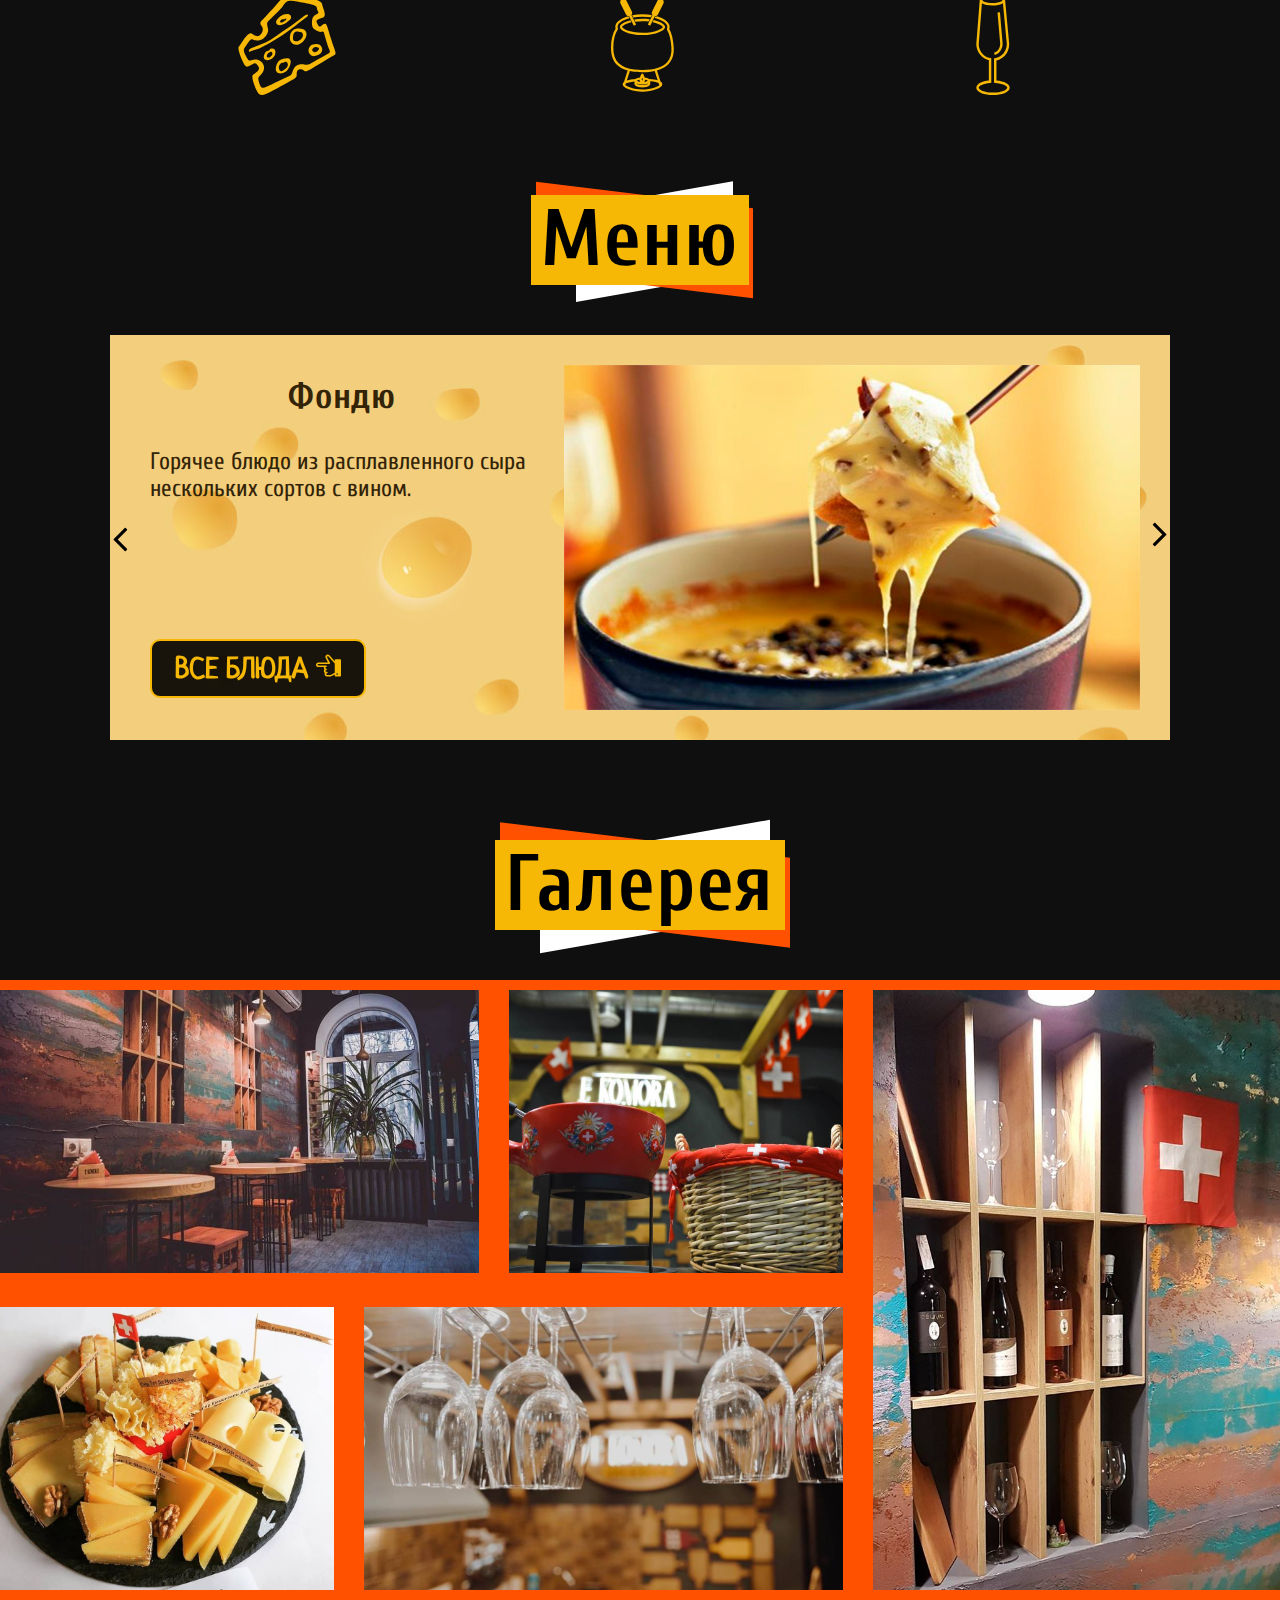
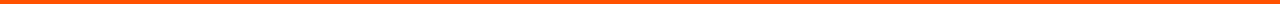
==== commit 08f292de: "gal" ====
--- a/index.html
+++ b/index.html
@@ -94,122 +94,6 @@
         <!-- /.ba-container -->
       </section>
       <!-- /.ba-about -->
-      <section class="ba-to-menu">
-        <div class="ba-container">
-          <h2>Меню</h2>
-          <div class="ba-to-menu__inner">
-              <div class="ba-menu-slider">
-                <div class="ba-menu-slider__item">
-                  <div class="ba-row">
-                    <div class="ba-col-medium-5">
-                      <div class="ba-to-menu__article">
-                          <h3>Фондю</h3>
-                          <p>Горячее блюдо из расплавленного сыра нескольких сортов с вином.</p>
-                      </div>
-                      <!-- /.ba-menu-article -->
-                    </div>
-                    <!-- /.ba-col-medium-5 -->
-                    <div class="ba-col-medium-7">
-                      <div class="ba-to-menu__image">
-                        <img src="img/fnd.jpg" alt="фондю">
-                      </div>
-                      <!-- /.ba-to-menu__image -->
-                    </div>
-                    <!-- /.ba-col-medium-7 -->
-                  </div>
-                  <!-- /.ba-row -->
-                </div>
-                <div class="ba-menu-slider__item">
-                  <div class="ba-row">
-                    <div class="ba-col-medium-5">
-                      <div class="ba-to-menu__article">
-                          <h3>Раклет</h3>
-                          <p>Традиционно швейцарское блюдо.Вкусный плавленый сыр отварным картофилем или другими сетами овощей и фрутков.</p>
-                      </div>
-                      <!-- /.ba-menu-article -->
-                    </div>
-                    <!-- /.ba-col-medium-5 -->
-                    <div class="ba-col-medium-7">
-                      <div class="ba-to-menu__image">
-                        <img src="img/rcllt.jpg" alt="раклет">
-                      </div>
-                      <!-- /.ba-to-menu__image -->
-                    </div>
-                    <!-- /.ba-col-medium-7 -->
-                  </div>
-                  <!-- /.ba-row -->
-                </div>
-                <div class="ba-menu-slider__item">
-                  <div class="ba-row">
-                    <div class="ba-col-medium-5">
-                      <div class="ba-to-menu__article">
-                          <h3>Сеты овощей и фруков</h3>
-                          <p>Вы отведать различные овощные, фруктовые и другие закуски.</p>
-                      </div>
-                      <!-- /.ba-menu-article -->
-                    </div>
-                    <!-- /.ba-col-medium-5 -->
-                    <div class="ba-col-medium-7">
-                      <div class="ba-to-menu__image">
-                        <img src="img/setfr.jpg" alt="сет фруктов">
-                      </div>
-                      <!-- /.ba-to-menu__image -->
-                    </div>
-                    <!-- /.ba-col-medium-7 -->
-                  </div>
-                  <!-- /.ba-row -->
-                </div>
-                <div class="ba-menu-slider__item">
-                  <div class="ba-row">
-                    <div class="ba-col-medium-5">
-                      <div class="ba-to-menu__article">
-                          <h3>Вина</h3>
-                          <p>Большой ассортимент сухого вина.</p>
-                      </div>
-                      <!-- /.ba-menu-article -->
-                    </div>
-                    <!-- /.ba-col-medium-5 -->
-                    <div class="ba-col-medium-7">
-                      <div class="ba-to-menu__image">
-                        <img src="img/vn.jpg" alt="вино">
-                      </div>
-                      <!-- /.ba-to-menu__image -->
-                    </div>
-                    <!-- /.ba-col-medium-7 -->
-                  </div>
-                  <!-- /.ba-row -->
-                </div>
-                <div class="ba-menu-slider__item">
-                  <div class="ba-row">
-                    <div class="ba-col-medium-5">
-                      <div class="ba-to-menu__article">
-                          <h3>Напитки</h3>
-                          <p>Горячие, согревающие, холодные напитки, а также различные добавки к ним.</p>
-                      </div>
-                      <!-- /.ba-menu-article -->
-                    </div>
-                    <!-- /.ba-col-medium-5 -->
-                    <div class="ba-col-medium-7">
-                      <div class="ba-to-menu__image">
-                        <img src="img/lng.jpg" alt="кофе">
-                      </div>
-                      <!-- /.ba-to-menu__image -->
-                    </div>
-                    <!-- /.ba-col-medium-7 -->
-                  </div>
-                  <!-- /.ba-row -->
-                </div>
-              </div>
-              <!-- /.ba-menu-slider -->
-              <a href="menu.html" class="ba-button-hollow ba-button-hollow--position">Все блюда <svg class="icon icon-point-left" width="20" height="20">
-                  <use xlink:href="#icon-point-left" />
-                </svg></a>
-          </div>
-          <!-- /.ba-menu__inner -->
-        </div>
-        <!-- /.ba-container -->
-      </section>
-      <!-- /.ba-menu -->
       <section class="ba-gateway">
           <div class="ba-container">
             <div class="ba-gateway__inner">
@@ -222,13 +106,186 @@
           <!-- /.ba-container -->
         </section>
         <!-- /.ba-gateway -->
+      <section class="ba-to-menu">
+        <div class="ba-container">
+          <div class="ba-top-section-decor">
+            <div class="ba-top-section-decor__inner">
+              <a href="menu.html">
+                <h2>Меню</h2>
+              </a>
+              </div>
+              <!-- /.ba-top-section-decor__inner -->
+          </div>
+          <!-- /.ba-top-section-decor -->
+          <div class="ba-to-menu__inner">
+              <div class="ba-menu-slider">
+                <div class="ba-menu-slider__item">
+                  <div class="ba-row">
+                    <div class="ba-col-medium-5">
+                      <div class="ba-to-menu__article">
+                          <h3>Фондю</h3>
+                          <p>Горячее блюдо из расплавленного сыра нескольких сортов с вином.</p>
+                      </div>
+                      <!-- /.ba-menu-article -->
+                    </div>
+                    <!-- /.ba-col-medium-5 -->
+                    <div class="ba-col-medium-7">
+                      <div class="ba-to-menu__image">
+                        <img src="img/fnd.jpg" alt="фондю">
+                      </div>
+                      <!-- /.ba-to-menu__image -->
+                    </div>
+                    <!-- /.ba-col-medium-7 -->
+                  </div>
+                  <!-- /.ba-row -->
+                </div>
+                <div class="ba-menu-slider__item">
+                  <div class="ba-row">
+                    <div class="ba-col-medium-5">
+                      <div class="ba-to-menu__article">
+                          <h3>Раклет</h3>
+                          <p>Традиционно швейцарское блюдо.Вкусный плавленый сыр отварным картофилем или другими сетами овощей и фрутков.</p>
+                      </div>
+                      <!-- /.ba-menu-article -->
+                    </div>
+                    <!-- /.ba-col-medium-5 -->
+                    <div class="ba-col-medium-7">
+                      <div class="ba-to-menu__image">
+                        <img src="img/rcllt.jpg" alt="раклет">
+                      </div>
+                      <!-- /.ba-to-menu__image -->
+                    </div>
+                    <!-- /.ba-col-medium-7 -->
+                  </div>
+                  <!-- /.ba-row -->
+                </div>
+                <div class="ba-menu-slider__item">
+                  <div class="ba-row">
+                    <div class="ba-col-medium-5">
+                      <div class="ba-to-menu__article">
+                          <h3>Сеты овощей и фруков</h3>
+                          <p>Вы отведать различные овощные, фруктовые и другие закуски.</p>
+                      </div>
+                      <!-- /.ba-menu-article -->
+                    </div>
+                    <!-- /.ba-col-medium-5 -->
+                    <div class="ba-col-medium-7">
+                      <div class="ba-to-menu__image">
+                        <img src="img/setfr.jpg" alt="сет фруктов">
+                      </div>
+                      <!-- /.ba-to-menu__image -->
+                    </div>
+                    <!-- /.ba-col-medium-7 -->
+                  </div>
+                  <!-- /.ba-row -->
+                </div>
+                <div class="ba-menu-slider__item">
+                  <div class="ba-row">
+                    <div class="ba-col-medium-5">
+                      <div class="ba-to-menu__article">
+                          <h3>Вина</h3>
+                          <p>Большой ассортимент сухого вина.</p>
+                      </div>
+                      <!-- /.ba-menu-article -->
+                    </div>
+                    <!-- /.ba-col-medium-5 -->
+                    <div class="ba-col-medium-7">
+                      <div class="ba-to-menu__image">
+                        <img src="img/vn.jpg" alt="вино">
+                      </div>
+                      <!-- /.ba-to-menu__image -->
+                    </div>
+                    <!-- /.ba-col-medium-7 -->
+                  </div>
+                  <!-- /.ba-row -->
+                </div>
+                <div class="ba-menu-slider__item">
+                  <div class="ba-row">
+                    <div class="ba-col-medium-5">
+                      <div class="ba-to-menu__article">
+                          <h3>Напитки</h3>
+                          <p>Горячие, согревающие, холодные напитки, а также различные добавки к ним.</p>
+                      </div>
+                      <!-- /.ba-menu-article -->
+                    </div>
+                    <!-- /.ba-col-medium-5 -->
+                    <div class="ba-col-medium-7">
+                      <div class="ba-to-menu__image">
+                        <img src="img/lng.jpg" alt="кофе">
+                      </div>
+                      <!-- /.ba-to-menu__image -->
+                    </div>
+                    <!-- /.ba-col-medium-7 -->
+                  </div>
+                  <!-- /.ba-row -->
+                </div>
+              </div>
+              <!-- /.ba-menu-slider -->
+              <a href="menu.html" class="ba-button-hollow ba-button-hollow--position">Все блюда <svg class="icon icon-point-left" width="20" height="20">
+                  <use xlink:href="#icon-point-left" />
+                </svg></a>
+          </div>
+          <!-- /.ba-menu__inner -->
+        </div>
+        <!-- /.ba-container -->
+      </section>
+      <!-- /.ba-menu -->
+      
       <section class="ba-to-gallary">
-        <div class="ba-container">
-          <div class="ba-to-gallary__inner">
-
+        <!-- <div class="ba-container"> -->
+            <div class="ba-top-section-decor">
+                <div class="ba-top-section-decor__inner">
+                  <a href="gallery.html">
+                      <h2>Галерея</h2>
+                  </a>
+                  </div>
+                  <!-- /.ba-top-section-decor__inner -->
+              </div>
+              <!-- /.ba-top-section-decor -->
+          
+          <div class="ba-to-gallary-inner">
+           <div class="ba-row ">
+             <div class="ba-col-medium-8 ba-col-small-12">
+               <div class="ba-row  ba-row--300">
+                 <div class="ba-col-medium-7 ba-col-small-12">
+                   <img src="img/g1.jpg" alt="">
+                 </div>
+                 <!-- /.ba-col-medium-7 -->
+                 <div class="ba-col-medium-5 ba-col-small-12">
+                   <img src="img/g5.jpg" alt="">
+                 </div>
+                 <!-- /.ba-col-medium-5 -->
+                </div>
+                <!-- /.ba-row -->
+               <div class="ba-row  ba-row--300">
+                 <div class="ba-col-medium-5 ba-col-small-12">
+                   <img src="img/g14.jpg" alt="">
+                 </div>
+                 <!-- /.ba-col-medium-5 -->
+                 <div class="ba-col-medium-7 ba-col-small-12">
+                   <img src="img/g11.jpg" alt="">
+                 </div>
+                 <!-- /.ba-col-medium-7 -->
+                </div>
+                <!-- /.ba-row -->
+             </div>
+             <!-- /.ba-col-medium-8 -->
+             <div class="ba-col-medium-4 ba-col-small-12 ba-row--600">
+              <div class="ba-to-gallary-inner__item">
+                <div class="ba-to-gallary-inner__item__over">
+                  
+                </div>
+                <!-- /.ba-to-gallary-inner__item__over -->
+                <img src="img/g13.jpg" alt="">
+              </div>
+              <!-- /.ba-to-gallary-inner__item -->
+             </div>
+             <!-- /.ba-col-medium-8 -->
+           </div>
+           <!-- /.ba-row--collapse -->
           </div>
           <!-- /.ba-gallary__inner -->
-        </div>
+        <!-- </div> -->
         <!-- /.ba-container -->
       </section>
       <!-- /.ba-gallary -->
--- a/css/style.css
+++ b/css/style.css
@@ -418,6 +418,18 @@
 
 .ba-row--collapse > [class*="ba-col-"] {
   padding-left: 0; }
+
+.ba-row--300 img {
+  -o-object-fit: cover;
+  object-fit: cover;
+  width: 100%;
+  height: 283px; }
+
+.ba-row--600 img {
+  -o-object-fit: cover;
+  object-fit: cover;
+  width: 100%;
+  height: 600px; }
 
 .ba-col-12 {
   width: 100%; }
@@ -964,7 +976,8 @@
 
 .ba-about {
   padding-top: 0px;
-  background: #F3CE7D url(../img/fon-about.jpg) 0 50%;
+  margin-bottom: 50px;
+  background: #F3CE7D url(../img/fon-about.jpg) 50% 50%;
   background-size: cover; }
   .ba-about__inner {
     text-align: center;
@@ -976,11 +989,68 @@
       padding-bottom: 50px;
       color: #fff; }
 
+.ba-top-section-decor {
+  display: -webkit-box;
+  display: -ms-flexbox;
+  display: flex;
+  -webkit-box-pack: center;
+  -ms-flex-pack: center;
+  justify-content: center;
+  height: 90px;
+  margin-bottom: 50px; }
+  .ba-top-section-decor__inner {
+    position: relative;
+    padding: 5px 10px;
+    background-color: #F6B805; }
+    .ba-top-section-decor__inner h2 {
+      text-align: center;
+      color: #000;
+      line-height: 1;
+      font-size: 80px; }
+      .ba-top-section-decor__inner h2:hover {
+        color: #FF5100;
+        -webkit-transition: color .3s ease-in;
+        -o-transition: color .3s ease-in;
+        transition: color .3s ease-in; }
+    .ba-top-section-decor__inner:after {
+      content: '';
+      position: absolute;
+      top: 0;
+      left: 5px;
+      right: -5px;
+      height: 100%;
+      background-color: #FF5100;
+      z-index: -1;
+      -webkit-transform: skewY(7deg);
+      -ms-transform: skewY(7deg);
+      transform: skewY(7deg); }
+    .ba-top-section-decor__inner:before {
+      content: '';
+      position: absolute;
+      top: 0;
+      bottom: 0;
+      left: 45px;
+      right: 15px;
+      height: 103%;
+      background-color: #fff;
+      z-index: -1;
+      -webkit-transform: skewY(-10deg);
+      -ms-transform: skewY(-10deg);
+      transform: skewY(-10deg); }
+
 .ba-to-menu {
-  padding: 50px 0; }
+  padding: 50px 0;
+  margin-bottom: 50px; }
   .ba-to-menu h2 {
     text-align: center;
-    color: #F6B805; }
+    color: #000;
+    line-height: 1;
+    font-size: 80px; }
+    .ba-to-menu h2:hover {
+      color: #FF5100;
+      -webkit-transition: color .3s ease-in;
+      -o-transition: color .3s ease-in;
+      transition: color .3s ease-in; }
   .ba-to-menu__inner {
     position: relative; }
   .ba-to-menu__article {
@@ -1086,4 +1156,49 @@
     top: 10%;
     left: 10%; }
 
+.ba-about-col {
+  margin-bottom: 100px; }
+  .ba-about-col-inner {
+    padding-top: 50px; }
+    .ba-about-col-inner__item {
+      padding: 10px;
+      background-color: #fff;
+      border-radius: 20px;
+      text-align: center;
+      height: 520px; }
+      .ba-about-col-inner__item h4 {
+        padding-top: 10px;
+        font-family: "Neucha", cursive;
+        line-height: 1;
+        position: relative; }
+        .ba-about-col-inner__item h4:after {
+          content: '';
+          position: absolute;
+          top: 0;
+          bottom: -18px;
+          left: 0;
+          right: 0;
+          border-bottom: 2px solid #000;
+          margin: 0 80px; }
+      .ba-about-col-inner__item p {
+        font-size: 18px; }
+      .ba-about-col-inner__item--decor-color {
+        background-color: #FF5100;
+        color: #fff; }
+      .ba-about-col-inner__item--primary-color {
+        background-color: #F6B805; }
+
+.ba-to-gallary-inner {
+  padding: 10px 0;
+  background: #FF5100; }
+  .ba-to-gallary-inner__item {
+    position: relative; }
+    .ba-to-gallary-inner__item__over {
+      position: absolute;
+      top: 0;
+      background-color: #fff;
+      z-index: 1; }
+      .ba-to-gallary-inner__item__over img {
+        z-index: -1; }
+
 /*# sourceMappingURL=style.css.map */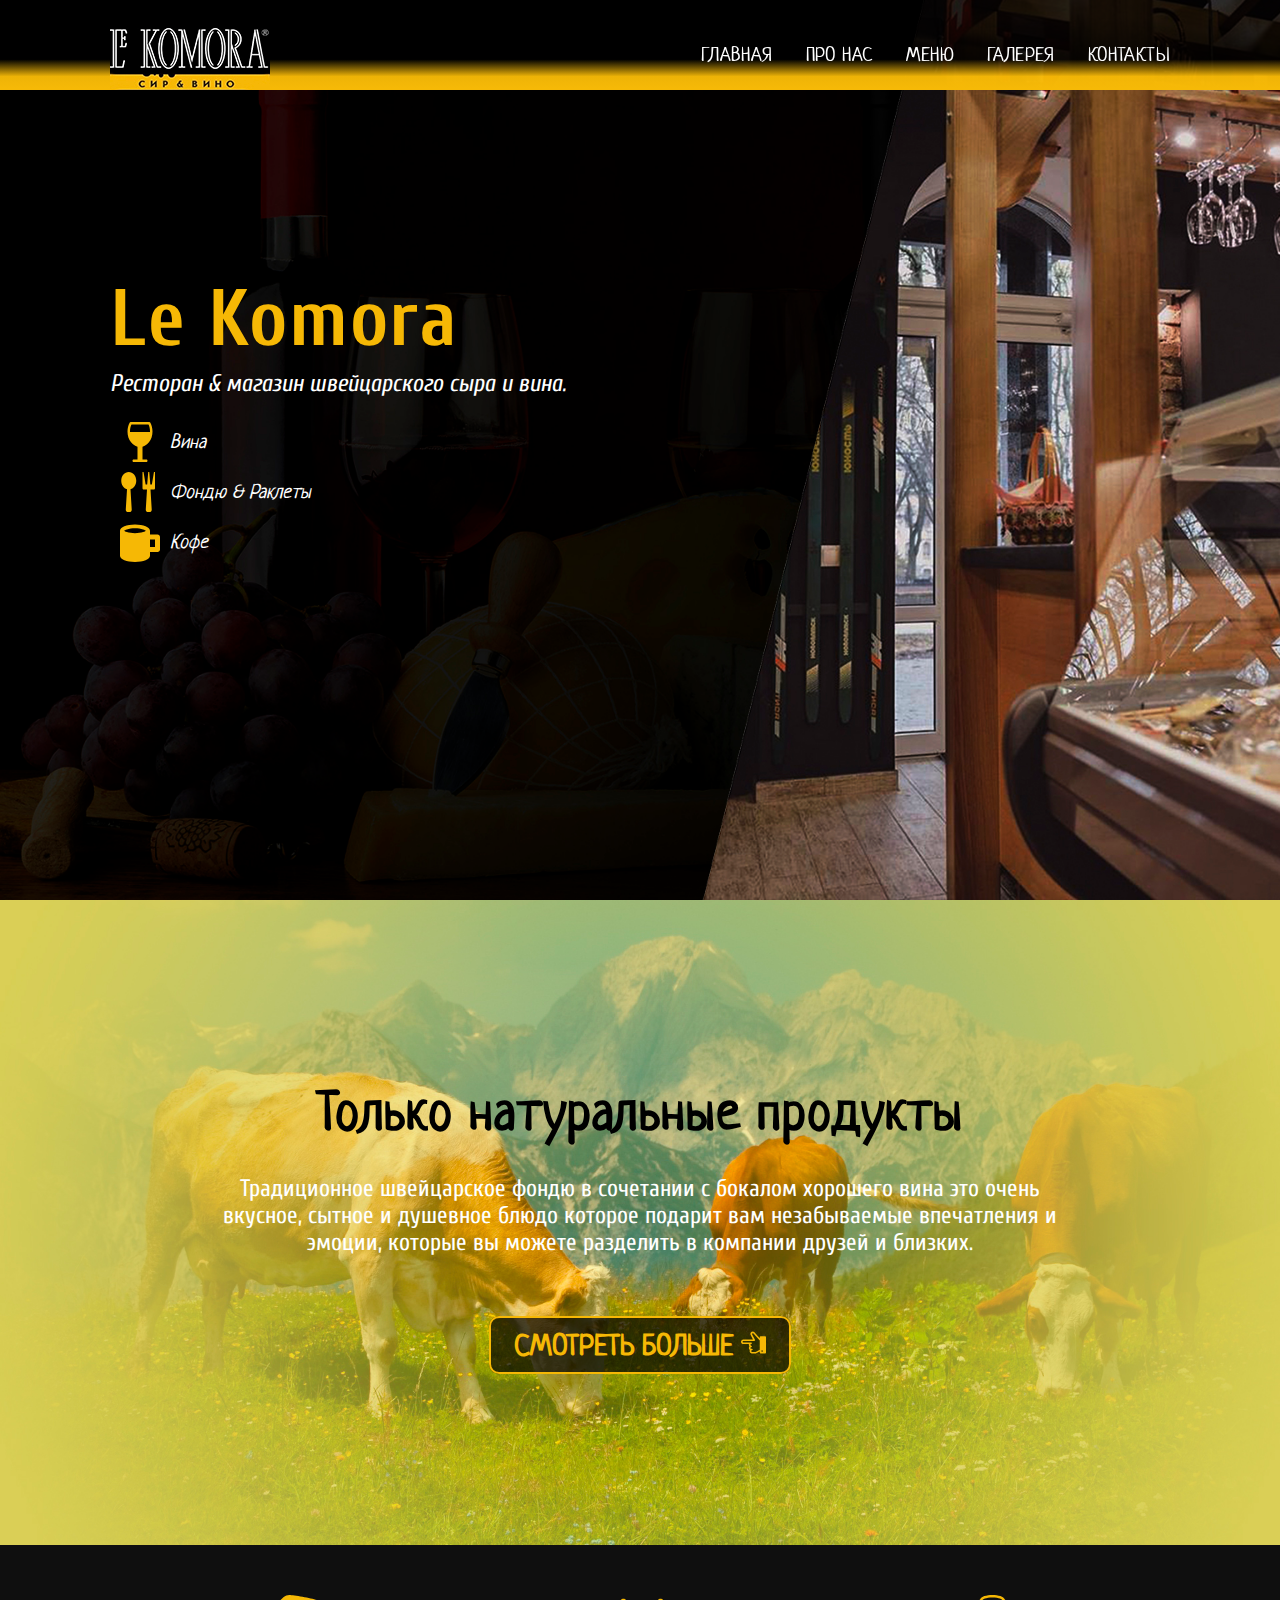
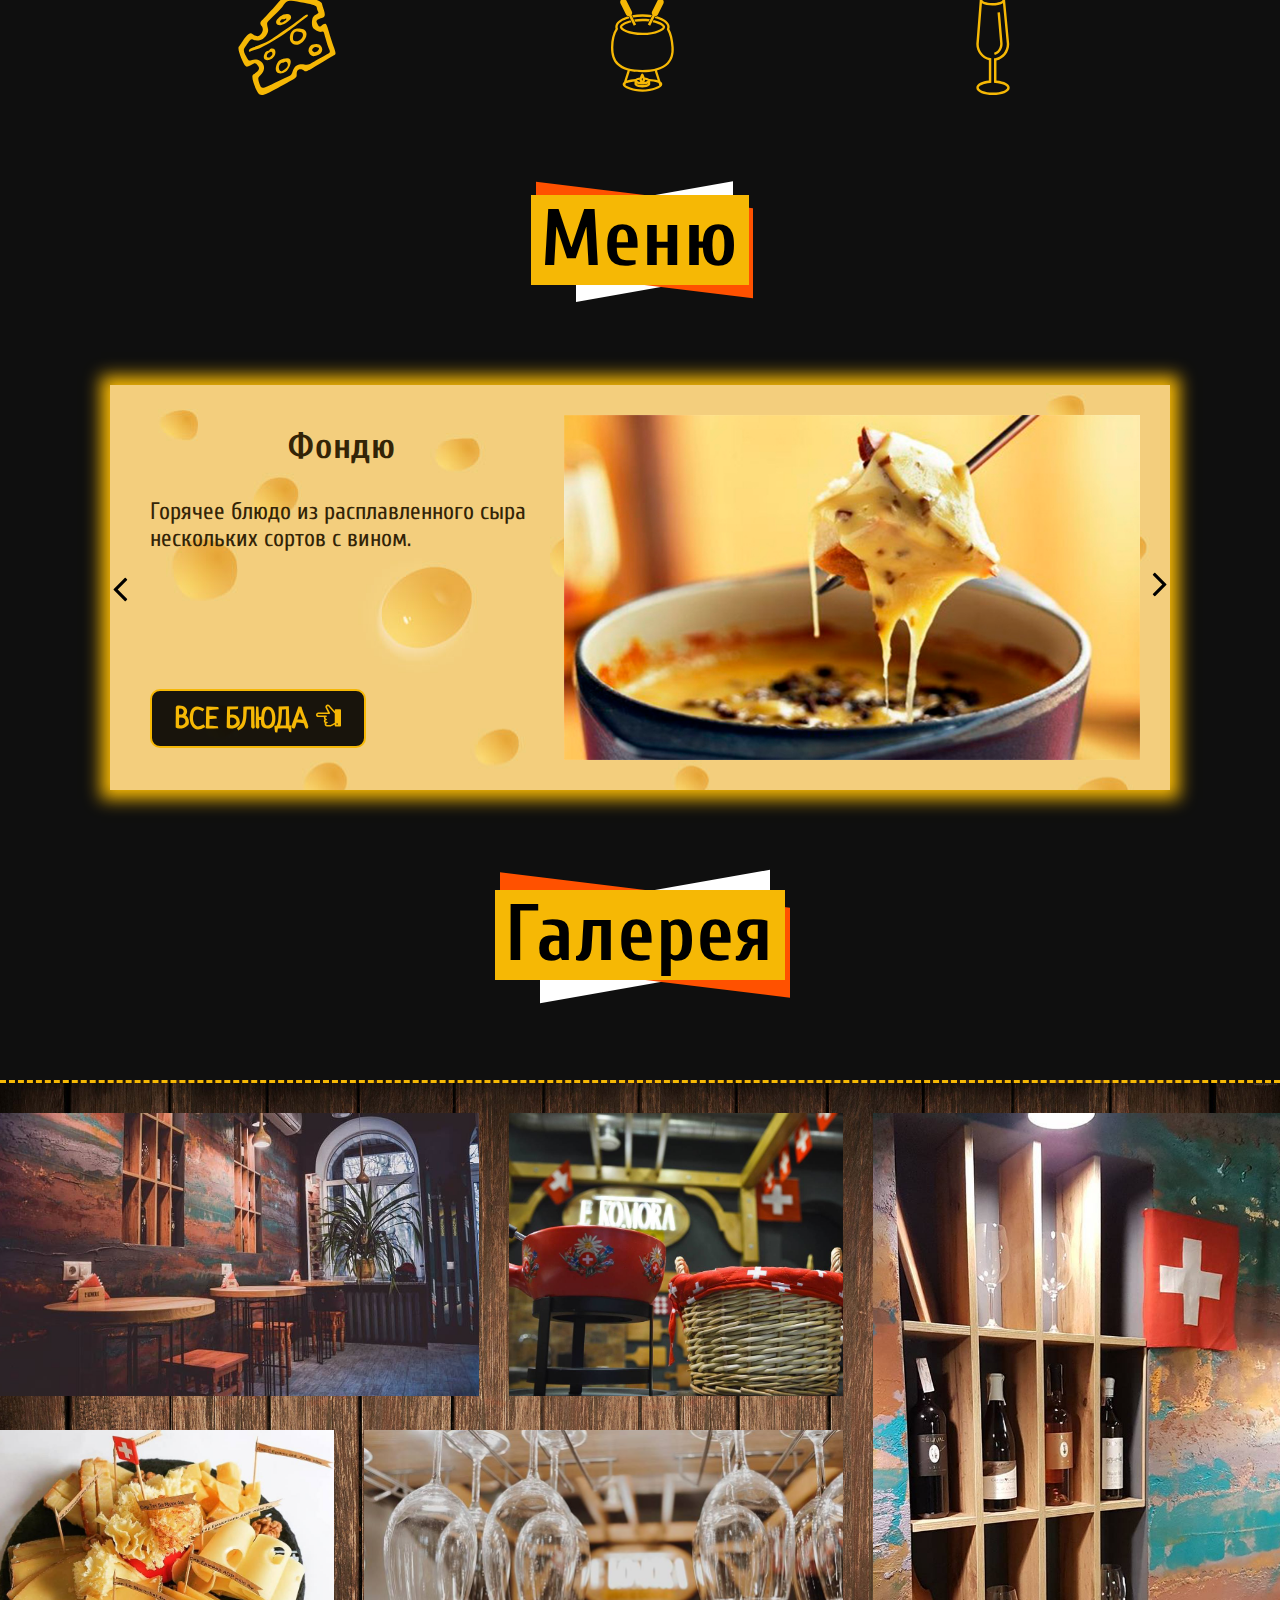
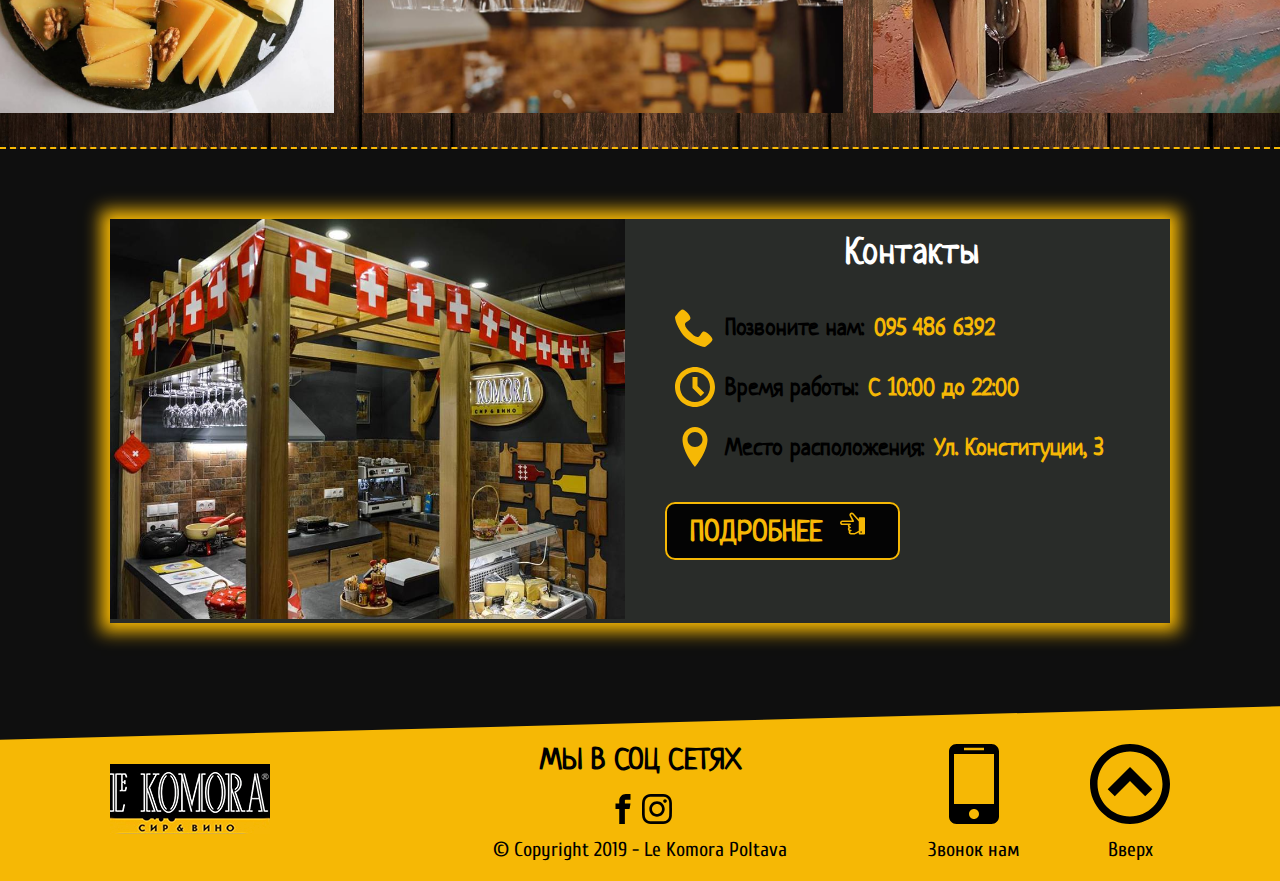
==== commit 4f5d52ff: "footer" ====
--- a/index.html
+++ b/index.html
@@ -62,12 +62,12 @@
                   <li>
                       <svg class="icon">
                           <use xlink:href="#icon-spoon-knife"></use>
-                        </svg> Фондю
+                        </svg> Фондю & Раклеты
                   </li>
                   <li>
                       <svg class="icon">
-                          <use xlink:href="#icon-spoon-knife"></use>
-                        </svg> Раклеты
+                          <use xlink:href="#icon-mug"></use>
+                        </svg> Кофе
                   </li>
                 </ul>
                   <br />
@@ -248,22 +248,58 @@
              <div class="ba-col-medium-8 ba-col-small-12">
                <div class="ba-row  ba-row--300">
                  <div class="ba-col-medium-7 ba-col-small-12">
-                   <img src="img/g1.jpg" alt="">
+                    <div class="ba-to-gallary-inner__item">
+                        <a href="gallery.html">
+                          <div class="ba-to-gallary-inner__item__over">
+                            Смотреть больше
+                          </div>
+                          <!-- /.ba-to-gallary-inner__item__over -->
+                          </a>
+                        <img src="img/g1.jpg" alt="gallery-image">
+                      </div>
+                      <!-- /.ba-to-gallary-inner__item -->
                  </div>
                  <!-- /.ba-col-medium-7 -->
                  <div class="ba-col-medium-5 ba-col-small-12">
-                   <img src="img/g5.jpg" alt="">
+                    <div class="ba-to-gallary-inner__item">
+                        <a href="gallery.html">
+                          <div class="ba-to-gallary-inner__item__over">
+                            Смотреть больше
+                          </div>
+                          <!-- /.ba-to-gallary-inner__item__over -->
+                          </a>
+                        <img src="img/g5.jpg" alt="gallery-image">
+                      </div>
+                      <!-- /.ba-to-gallary-inner__item --> 
                  </div>
                  <!-- /.ba-col-medium-5 -->
                 </div>
                 <!-- /.ba-row -->
                <div class="ba-row  ba-row--300">
                  <div class="ba-col-medium-5 ba-col-small-12">
-                   <img src="img/g14.jpg" alt="">
+                    <div class="ba-to-gallary-inner__item">
+                        <a href="gallery.html">
+                          <div class="ba-to-gallary-inner__item__over">
+                            Смотреть больше
+                          </div>
+                          <!-- /.ba-to-gallary-inner__item__over -->
+                          </a>
+                        <img src="img/g14.jpg" alt="gallery-image">
+                      </div>
+                      <!-- /.ba-to-gallary-inner__item -->
                  </div>
                  <!-- /.ba-col-medium-5 -->
                  <div class="ba-col-medium-7 ba-col-small-12">
-                   <img src="img/g11.jpg" alt="">
+                    <div class="ba-to-gallary-inner__item">
+                        <a href="gallery.html">
+                          <div class="ba-to-gallary-inner__item__over">
+                            Смотреть больше
+                          </div>
+                          <!-- /.ba-to-gallary-inner__item__over -->
+                          </a>
+                        <img src="img/g11.jpg" alt="gallery-image">
+                      </div>
+                      <!-- /.ba-to-gallary-inner__item --> 
                  </div>
                  <!-- /.ba-col-medium-7 -->
                 </div>
@@ -272,11 +308,13 @@
              <!-- /.ba-col-medium-8 -->
              <div class="ba-col-medium-4 ba-col-small-12 ba-row--600">
               <div class="ba-to-gallary-inner__item">
-                <div class="ba-to-gallary-inner__item__over">
-                  
-                </div>
-                <!-- /.ba-to-gallary-inner__item__over -->
-                <img src="img/g13.jpg" alt="">
+                <a href="gallery.html">
+                  <div class="ba-to-gallary-inner__item__over">
+                    Смотреть больше
+                  </div>
+                  <!-- /.ba-to-gallary-inner__item__over -->
+                  </a>
+                <img src="img/g13.jpg" alt="gallery-image">
               </div>
               <!-- /.ba-to-gallary-inner__item -->
              </div>
@@ -291,8 +329,40 @@
       <!-- /.ba-gallary -->
       <section class="ba-contacts">
         <div class="ba-container">
-          <div class="ba-contacts__inner">
-
+          <div class="ba-contacts-inner">
+            <div class="ba-row">
+              <div class="ba-col-medium-6 ba-col-small-12">
+                <img src="img/g7.jpg" alt="bar">  
+              </div>
+              <!-- /.ba-col-medium-6 -->
+              <div class="ba-col-medium-6 ba-col-small-12">
+                <div class="ba-contacts-inner__content">
+                    <h3>Контакты</h3>
+                        <ul>
+                          <li>
+                              <svg class="icon">
+                                  <use xlink:href="#icon-phone"></use>
+                                </svg> Позвоните нам: <a href="tel:+380954866392"> <span>095 486 6392</span></a>
+                          </li>
+                          <li>
+                              <svg class="icon">
+                                  <use xlink:href="#icon-clock"></use>
+                                </svg> Время работы: <span>С 10:00 до 22:00</span>
+                          </li>
+                          <li>
+                              <svg class="icon">
+                                  <use xlink:href="#icon-location"></use>
+                                </svg> Место расположения: <span>Ул. Конституции, 3</span>
+                          </li>
+                        </ul>
+                  <a href="contacts.html" class="ba-button-hollow ba-button-hollow--contact">Подробнее <svg class="icon icon-point-left" width="20" height="20">
+                      <use xlink:href="#icon-point-left" />
+                    </svg></a>
+                <!-- /.ba-contacts-inner__content -->
+              </div>
+              <!-- /.ba-col-medium-6 -->
+            </div>
+            <!-- /.ba-row -->
           </div>
           <!-- /.ba-contacts__inner -->
         </div>
@@ -300,10 +370,107 @@
       </section>
       <!-- /.ba-contacts -->
     </main>
-    <footer class="ba-footer"></footer>
+    <footer class="ba-footer">
+      <div class="ba-container">
+        <div class="ba-footer__perspective"></div>
+        <!-- /.ba-footer__perspective -->
+        <div class="ba-footer-inner">
+          <div class="ba-row">
+            <div class="ba-col-3">
+              <div class="ba-footer-inner__logo">
+                <a href="index.html">
+                  <img src="img/logo5.jpg" alt="logo">
+                </a>
+              </div>
+              <!-- /.ba-footer-inner__logo -->
+            </div>
+            <!-- /.ba-col-4 -->
+            <div class="ba-col-large-6">
+              <div class="ba-footer-inner__socials">
+               <p>МЫ В СОЦ СЕТЯХ</p>
+               <div class="ba-footer-inner__socials-svg">
+                 <a href="https://www.facebook.com/Le-Komora-Poltava-356793414786603/" target="_blank">
+                   <svg class="icon icon-socials" width="10" height="10">
+                      <use xlink:href="#icon-facebook" />
+                    </svg>
+                 </a>
+                 <a href="https://www.instagram.com/lekomora.poltava/" target="_blank">
+                   <svg class="icon icon-socials" width="10" height="10">
+                       <use xlink:href="#icon-instagram" />
+                     </svg>
+                 </a>
+               </div>
+               <!-- /.ba-footer-inner__socials-svg -->
+               <span> © Copyright 2019 - Le Komora Poltava</span>
+              </div>
+              <!-- /.ba-footer-inner__socials -->
+            </div>
+            <!-- /.ba-col-4 -->
+                  <div class="ba-col-3">
+                    <div class="ba-footer__action">
+                      <div class="ba-footer__action__item">
+                          <a href="tel:+380954866392"><svg class="ba-footer__img" width="10" height="10">
+                              <use xlink:href="#icon-mobile" />
+                            </svg></a>
+                            <span>Звонок нам</span>
+                      </div>
+                      <!-- /.ba-footer__img -->
+                      <div class="ba-footer__action__item">
+                          <a id="up"><svg class="ba-footer__img" width="10" height="10">
+                              <use xlink:href="#icon-circle-up" />
+                            </svg></a>
+                            <span>Вверх</span>
+                      </div>
+                      <!-- /.ba-footer__img -->
+                    </div>
+                    <!-- /.ba-footer__action -->
+                            </div>
+                            <!-- /.ba-col-4 -->
+          </div>
+          <!-- /.ba-row -->
+          </div>
+        <!-- /.ba-footer-inner -->
+      </div>
+      <!-- /.ba-container -->
+    </footer>
     <!-- /.ba-footer -->
     <svg class="ba-hidden">
       <defs>
+          <symbol id="icon-mug" viewBox="0 0 32 32">
+              <title>mug</title>
+              <path d="M30 10h-6v-3c0-2.761-5.373-5-12-5s-12 2.239-12 5v20c0 2.761 5.373 5 12 5s12-2.239 12-5v-3h6c1.105 0 2-0.895 2-2v-10c0-1.105-0.895-2-2-2zM5.502 8.075c-1.156-0.381-1.857-0.789-2.232-1.075 0.375-0.286 1.075-0.694 2.232-1.075 1.811-0.597 4.118-0.925 6.498-0.925s4.688 0.329 6.498 0.925c1.156 0.381 1.857 0.789 2.232 1.075-0.375 0.286-1.076 0.694-2.232 1.075-1.811 0.597-4.118 0.925-6.498 0.925s-4.688-0.329-6.498-0.925zM28 20h-4v-6h4v6z"></path>
+              </symbol>
+          <symbol id="icon-circle-up" viewBox="0 0 32 32">
+              <title>circle-up</title>
+              <path d="M0 16c0 8.837 7.163 16 16 16s16-7.163 16-16-7.163-16-16-16-16 7.163-16 16zM29 16c0 7.18-5.82 13-13 13s-13-5.82-13-13 5.82-13 13-13 13 5.82 13 13z"></path>
+              <path d="M22.086 20.914l2.829-2.829-8.914-8.914-8.914 8.914 2.828 2.828 6.086-6.086z"></path>
+              </symbol>
+          <symbol id="icon-mobile" viewBox="0 0 32 32">
+              <title>mobile</title>
+              <path d="M23 0h-14c-1.65 0-3 1.35-3 3v26c0 1.65 1.35 3 3 3h14c1.65 0 3-1.35 3-3v-26c0-1.65-1.35-3-3-3zM12 1.5h8v1h-8v-1zM16 30c-1.105 0-2-0.895-2-2s0.895-2 2-2 2 0.895 2 2-0.895 2-2 2zM24 24h-16v-20h16v20z"></path>
+              </symbol>
+          <symbol id="icon-facebook" viewBox="0 0 32 32">
+              <title>facebook</title>
+              <path d="M19 6h5v-6h-5c-3.86 0-7 3.14-7 7v3h-4v6h4v16h6v-16h5l1-6h-6v-3c0-0.542 0.458-1 1-1z"></path>
+              </symbol>
+              <symbol id="icon-instagram" viewBox="0 0 32 32">
+                  <title>instagram</title>
+                  <path d="M16 2.881c4.275 0 4.781 0.019 6.462 0.094 1.563 0.069 2.406 0.331 2.969 0.55 0.744 0.288 1.281 0.638 1.837 1.194 0.563 0.563 0.906 1.094 1.2 1.838 0.219 0.563 0.481 1.412 0.55 2.969 0.075 1.688 0.094 2.194 0.094 6.463s-0.019 4.781-0.094 6.463c-0.069 1.563-0.331 2.406-0.55 2.969-0.288 0.744-0.637 1.281-1.194 1.837-0.563 0.563-1.094 0.906-1.837 1.2-0.563 0.219-1.413 0.481-2.969 0.55-1.688 0.075-2.194 0.094-6.463 0.094s-4.781-0.019-6.463-0.094c-1.563-0.069-2.406-0.331-2.969-0.55-0.744-0.288-1.281-0.637-1.838-1.194-0.563-0.563-0.906-1.094-1.2-1.837-0.219-0.563-0.481-1.413-0.55-2.969-0.075-1.688-0.094-2.194-0.094-6.463s0.019-4.781 0.094-6.463c0.069-1.563 0.331-2.406 0.55-2.969 0.288-0.744 0.638-1.281 1.194-1.838 0.563-0.563 1.094-0.906 1.838-1.2 0.563-0.219 1.412-0.481 2.969-0.55 1.681-0.075 2.188-0.094 6.463-0.094zM16 0c-4.344 0-4.887 0.019-6.594 0.094-1.7 0.075-2.869 0.35-3.881 0.744-1.056 0.412-1.95 0.956-2.837 1.85-0.894 0.888-1.438 1.781-1.85 2.831-0.394 1.019-0.669 2.181-0.744 3.881-0.075 1.713-0.094 2.256-0.094 6.6s0.019 4.887 0.094 6.594c0.075 1.7 0.35 2.869 0.744 3.881 0.413 1.056 0.956 1.95 1.85 2.837 0.887 0.887 1.781 1.438 2.831 1.844 1.019 0.394 2.181 0.669 3.881 0.744 1.706 0.075 2.25 0.094 6.594 0.094s4.888-0.019 6.594-0.094c1.7-0.075 2.869-0.35 3.881-0.744 1.050-0.406 1.944-0.956 2.831-1.844s1.438-1.781 1.844-2.831c0.394-1.019 0.669-2.181 0.744-3.881 0.075-1.706 0.094-2.25 0.094-6.594s-0.019-4.887-0.094-6.594c-0.075-1.7-0.35-2.869-0.744-3.881-0.394-1.063-0.938-1.956-1.831-2.844-0.887-0.887-1.781-1.438-2.831-1.844-1.019-0.394-2.181-0.669-3.881-0.744-1.712-0.081-2.256-0.1-6.6-0.1v0z"></path>
+                  <path d="M16 7.781c-4.537 0-8.219 3.681-8.219 8.219s3.681 8.219 8.219 8.219 8.219-3.681 8.219-8.219c0-4.537-3.681-8.219-8.219-8.219zM16 21.331c-2.944 0-5.331-2.387-5.331-5.331s2.387-5.331 5.331-5.331c2.944 0 5.331 2.387 5.331 5.331s-2.387 5.331-5.331 5.331z"></path>
+                  <path d="M26.462 7.456c0 1.060-0.859 1.919-1.919 1.919s-1.919-0.859-1.919-1.919c0-1.060 0.859-1.919 1.919-1.919s1.919 0.859 1.919 1.919z"></path>
+          </symbol>
+          <symbol id="icon-location" viewBox="0 0 32 32">
+              <title>location</title>
+              <path d="M16 0c-5.523 0-10 4.477-10 10 0 10 10 22 10 22s10-12 10-22c0-5.523-4.477-10-10-10zM16 16c-3.314 0-6-2.686-6-6s2.686-6 6-6 6 2.686 6 6-2.686 6-6 6z"></path>
+              </symbol>
+              <symbol id="icon-clock" viewBox="0 0 32 32">
+                  <title>clock</title>
+                  <path d="M20.586 23.414l-6.586-6.586v-8.828h4v7.172l5.414 5.414zM16 0c-8.837 0-16 7.163-16 16s7.163 16 16 16 16-7.163 16-16-7.163-16-16-16zM16 28c-6.627 0-12-5.373-12-12s5.373-12 12-12c6.627 0 12 5.373 12 12s-5.373 12-12 12z"></path>
+                  </symbol>
+          <symbol id="icon-phone" viewBox="0 0 32 32">
+              <title>phone</title>
+              <path d="M22 20c-2 2-2 4-4 4s-4-2-6-4-4-4-4-6 2-2 4-4-4-8-6-8-6 6-6 6c0 4 4.109 12.109 8 16s12 8 16 8c0 0 6-4 6-6s-6-8-8-6z"></path>
+              </symbol>
         <symbol class="foodicon" id="icon-glass" viewBox="0 0 32 32">
           <title>glass</title>
           <path d="M24.306 0.527c-0.174-0.324-0.513-0.527-0.881-0.527h-14.85c-0.368 0-0.707 0.202-0.881 0.527-1.108 2.063-1.694 4.474-1.694 6.973 0 3.294 1.012 6.401 2.849 8.748 1.42 1.814 3.203 3.017 5.151 3.505v10.247h-3c-0.552 0-1 0.448-1 1s0.448 1 1 1h10c0.552 0 1-0.448 1-1s-0.448-1-1-1h-3v-10.247c1.949-0.488 3.732-1.691 5.151-3.505 1.837-2.347 2.849-5.454 2.849-8.748 0-2.499-0.586-4.91-1.694-6.973zM9.191 2h13.619c0.78 1.653 1.191 3.542 1.191 5.5 0 0.168-0.003 0.334-0.009 0.5h-15.981c-0.006-0.166-0.009-0.332-0.009-0.5-0-1.958 0.41-3.847 1.191-5.5z"></path>
@@ -316,6 +483,12 @@
                 <title>point-left</title>
                 <path d="M19 30h-5c-1.654 0-3-1.346-3-3 0-0.535 0.14-1.037 0.386-1.472-0.833-0.534-1.386-1.467-1.386-2.528 0-0.768 0.29-1.469 0.766-2-0.476-0.531-0.766-1.232-0.766-2 0-0.35 0.060-0.687 0.171-1h-7.171c-1.654 0-3-1.346-3-3s1.346-3 3-3h12.334l-2.932-5.501c-0.262-0.454-0.401-0.973-0.401-1.499 0-1.654 1.346-3 3-3 0.824 0 1.592 0.327 2.163 0.921 0.007 0.008 0.015 0.015 0.022 0.023l6.815 7.474v-1.419c0-0.552 0.448-1 1-1h6c0.552 0 1 0.448 1 1v20c0 0.552-0.448 1-1 1h-6c-0.552 0-1-0.448-1-1v-1.382l-4.553 2.276c-0.139 0.069-0.292 0.106-0.447 0.106zM27 28c0.552 0 1-0.448 1-1s-0.448-1-1-1-1 0.448-1 1 0.448 1 1 1zM18.764 28l5.236-2.618v-11.995l-8.287-9.088c-0.19-0.193-0.443-0.299-0.713-0.299-0.551 0-1 0.449-1 1 0 0.171 0.041 0.332 0.122 0.479 0.010 0.017 0.020 0.033 0.029 0.051l3.732 7c0.165 0.31 0.156 0.684-0.025 0.985s-0.506 0.485-0.857 0.485h-14c-0.551 0-1 0.449-1 1s0.449 1 1 1h10c0.552 0 1 0.448 1 1s-0.448 1-1 1c-0.551 0-1 0.449-1 1s0.449 1 1 1c0.552 0 1 0.448 1 1s-0.448 1-1 1c-0.551 0-1 0.449-1 1s0.449 1 1 1h1c0.552 0 1 0.448 1 1s-0.448 1-1 1c-0.551 0-1 0.449-1 1s0.449 1 1 1h4.764z"></path>
                 </symbol>
+                <!-- <symbol id="icon-images" viewBox="0 0 36 32">
+                    <title>images</title>
+                    <path d="M34 4h-2v-2c0-1.1-0.9-2-2-2h-28c-1.1 0-2 0.9-2 2v24c0 1.1 0.9 2 2 2h2v2c0 1.1 0.9 2 2 2h28c1.1 0 2-0.9 2-2v-24c0-1.1-0.9-2-2-2zM4 6v20h-1.996c-0.001-0.001-0.003-0.002-0.004-0.004v-23.993c0.001-0.001 0.002-0.003 0.004-0.004h27.993c0.001 0.001 0.003 0.002 0.004 0.004v1.996h-24c-1.1 0-2 0.9-2 2v0zM34 29.996c-0.001 0.001-0.002 0.003-0.004 0.004h-27.993c-0.001-0.001-0.003-0.002-0.004-0.004v-23.993c0.001-0.001 0.002-0.003 0.004-0.004h27.993c0.001 0.001 0.003 0.002 0.004 0.004v23.993z"></path>
+                    <path d="M30 11c0 1.657-1.343 3-3 3s-3-1.343-3-3 1.343-3 3-3 3 1.343 3 3z"></path>
+                    <path d="M32 28h-24v-4l7-12 8 10h2l7-6z"></path>
+                    </symbol> -->
       </defs>
     </svg>
     <script src="js/jquery-3.4.1.min.js"></script>
--- a/css/style.css
+++ b/css/style.css
@@ -713,6 +713,22 @@
   fill: #F6B805;
   width: 40px;
   height: 40px; }
+
+.icon-socials {
+  width: 30px;
+  height: 30px;
+  color: black;
+  -webkit-filter: brightness(0) invert(0);
+  filter: brightness(0) invert(0);
+  background: transparent; }
+  .icon-socials:hover {
+    -webkit-filter: brightness(0) invert(0.4);
+    filter: brightness(0) invert(0.4);
+    -webkit-transition: -webkit-filter .2s ease-in;
+    transition: -webkit-filter .2s ease-in;
+    -o-transition: filter .2s ease-in;
+    transition: filter .2s ease-in;
+    transition: filter .2s ease-in, -webkit-filter .2s ease-in; }
 
 /* Layout */
 .ba-container {
@@ -892,8 +908,7 @@
 .ba-intro {
   height: 100vh;
   background: #982B00 url(../img/fon-vine3.jpg) no-repeat;
-  background-size: cover;
-  border-bottom: 4px solid #F6B805; }
+  background-size: cover; }
   .ba-intro__inner {
     padding-top: 300px;
     color: #fff; }
@@ -997,7 +1012,7 @@
   -ms-flex-pack: center;
   justify-content: center;
   height: 90px;
-  margin-bottom: 50px; }
+  margin-bottom: 100px; }
   .ba-top-section-decor__inner {
     position: relative;
     padding: 5px 10px;
@@ -1052,7 +1067,9 @@
       -o-transition: color .3s ease-in;
       transition: color .3s ease-in; }
   .ba-to-menu__inner {
-    position: relative; }
+    position: relative;
+    -webkit-box-shadow: 0px 0px 16px 9px #f6b805;
+    box-shadow: 0px 0px 16px 9px #f6b805; }
   .ba-to-menu__article {
     padding-top: 10px;
     padding-left: 40px;
@@ -1188,17 +1205,169 @@
       .ba-about-col-inner__item--primary-color {
         background-color: #F6B805; }
 
-.ba-to-gallary-inner {
-  padding: 10px 0;
-  background: #FF5100; }
-  .ba-to-gallary-inner__item {
-    position: relative; }
-    .ba-to-gallary-inner__item__over {
+.ba-to-gallary {
+  margin-bottom: 50px; }
+  .ba-to-gallary-inner {
+    border-top: 3px dashed #F6B805;
+    border-bottom: 2px dashed #F6B805;
+    padding: 30px 0;
+    background: #fff url(../img/wood.jpg);
+    background-size: cover; }
+    .ba-to-gallary-inner__item {
+      position: relative; }
+      .ba-to-gallary-inner__item__over {
+        position: absolute;
+        top: 0;
+        bottom: 0;
+        right: 0;
+        left: 0;
+        z-index: 1;
+        color: none;
+        font-size: 0;
+        text-align: center;
+        font-weight: 700;
+        padding-top: 50px;
+        font-family: "Neucha", cursive;
+        text-transform: uppercase; }
+        .ba-to-gallary-inner__item__over:hover {
+          background-color: rgba(246, 185, 7, 0.5);
+          -webkit-box-shadow: 0px 0px 16px 9px #f6b805;
+          box-shadow: 0px 0px 16px 9px #f6b805;
+          font-size: 80px;
+          color: #000;
+          -webkit-transition: background-color .5s ease-in, color .5s ease-in, -webkit-box-shadow .3s ease-in;
+          transition: background-color .5s ease-in, color .5s ease-in, -webkit-box-shadow .3s ease-in;
+          -o-transition: background-color .5s ease-in, color .5s ease-in, box-shadow .3s ease-in;
+          transition: background-color .5s ease-in, color .5s ease-in, box-shadow .3s ease-in;
+          transition: background-color .5s ease-in, color .5s ease-in, box-shadow .3s ease-in, -webkit-box-shadow .3s ease-in; }
+        .ba-to-gallary-inner__item__over img {
+          z-index: -1; }
+
+.ba-contacts {
+  padding: 20px 0;
+  margin-bottom: 100px; }
+  .ba-contacts-inner {
+    background-color: #292C29;
+    -webkit-box-shadow: 10 0 5px #C62000;
+    box-shadow: 10 0 5px #C62000;
+    -webkit-box-shadow: 0px 0px 16px 9px #c62000;
+    box-shadow: 0px 0px 16px 9px #c62000;
+    -webkit-box-shadow: 0px 0px 16px 9px #f6b805;
+    box-shadow: 0px 0px 16px 9px #f6b805; }
+    .ba-contacts-inner img {
+      height: 400px; }
+    .ba-contacts-inner__content {
+      position: relative;
+      font-family: "Neucha", cursive;
+      font-size: 24px;
+      font-weight: 700;
+      padding: 10px; }
+      .ba-contacts-inner__content h3 {
+        text-align: center;
+        color: #fff; }
+      .ba-contacts-inner__content ul {
+        padding: 0; }
+      .ba-contacts-inner__content li {
+        display: -webkit-box;
+        display: -ms-flexbox;
+        display: flex;
+        -webkit-box-align: center;
+        -ms-flex-align: center;
+        align-items: center;
+        margin-right: 0;
+        list-style: none;
+        padding-bottom: 10px; }
+        .ba-contacts-inner__content li span {
+          color: #F6B805;
+          margin-left: 10px; }
+      .ba-contacts-inner__content svg {
+        margin: 5px 10px; }
+
+.ba-footer {
+  background-color: #F6B805;
+  padding: 0 0 20px 0;
+  position: relative; }
+  .ba-footer__action {
+    display: -webkit-box;
+    display: -ms-flexbox;
+    display: flex;
+    -webkit-box-align: center;
+    -ms-flex-align: center;
+    align-items: center;
+    -webkit-box-pack: justify;
+    -ms-flex-pack: justify;
+    justify-content: space-between; }
+    .ba-footer__action__item {
+      display: -webkit-box;
+      display: -ms-flexbox;
+      display: flex;
+      -webkit-box-orient: vertical;
+      -webkit-box-direction: normal;
+      -ms-flex-direction: column;
+      flex-direction: column;
+      -webkit-box-align: center;
+      -ms-flex-align: center;
+      align-items: center;
+      -webkit-box-pack: justify;
+      -ms-flex-pack: justify;
+      justify-content: space-between;
+      height: 100px; }
+      .ba-footer__action__item span {
+        font-size: 20px;
+        color: #000;
+        padding-top: 10px; }
+  .ba-footer__img {
+    -webkit-filter: brightness(0) invert(0);
+    filter: brightness(0) invert(0);
+    width: 80px;
+    height: 80px; }
+    .ba-footer__img:hover {
+      -webkit-filter: brightness(0) invert(0.8);
+      filter: brightness(0) invert(0.8);
+      -webkit-transition: -webkit-filter .2s ease-in;
+      transition: -webkit-filter .2s ease-in;
+      -o-transition: filter .2s ease-in;
+      transition: filter .2s ease-in;
+      transition: filter .2s ease-in, -webkit-filter .2s ease-in; }
+  .ba-footer__perspective {
+    height: 1px;
+    z-index: 3; }
+    .ba-footer__perspective:after {
+      content: '';
       position: absolute;
-      top: 0;
-      background-color: #fff;
-      z-index: 1; }
-      .ba-to-gallary-inner__item__over img {
-        z-index: -1; }
+      top: -20px;
+      left: 0;
+      right: 0;
+      bottom: 30px;
+      height: 50%;
+      background-color: #F6B805;
+      z-index: -1;
+      -webkit-transform: skewY(-1.5deg);
+      -ms-transform: skewY(-1.5deg);
+      transform: skewY(-1.5deg); }
+  .ba-footer-inner__logo {
+    padding-top: 20px; }
+  .ba-footer-inner__socials {
+    display: -webkit-box;
+    display: -ms-flexbox;
+    display: flex;
+    -webkit-box-pack: center;
+    -ms-flex-pack: center;
+    justify-content: center;
+    -webkit-box-orient: vertical;
+    -webkit-box-direction: normal;
+    -ms-flex-direction: column;
+    flex-direction: column;
+    -webkit-box-align: center;
+    -ms-flex-align: center;
+    align-items: center; }
+    .ba-footer-inner__socials p {
+      font-size: 30px;
+      font-weight: 700;
+      font-family: "Neucha", cursive;
+      line-height: 1; }
+    .ba-footer-inner__socials span {
+      font-size: 20px;
+      padding-top: 10px; }
 
 /*# sourceMappingURL=style.css.map */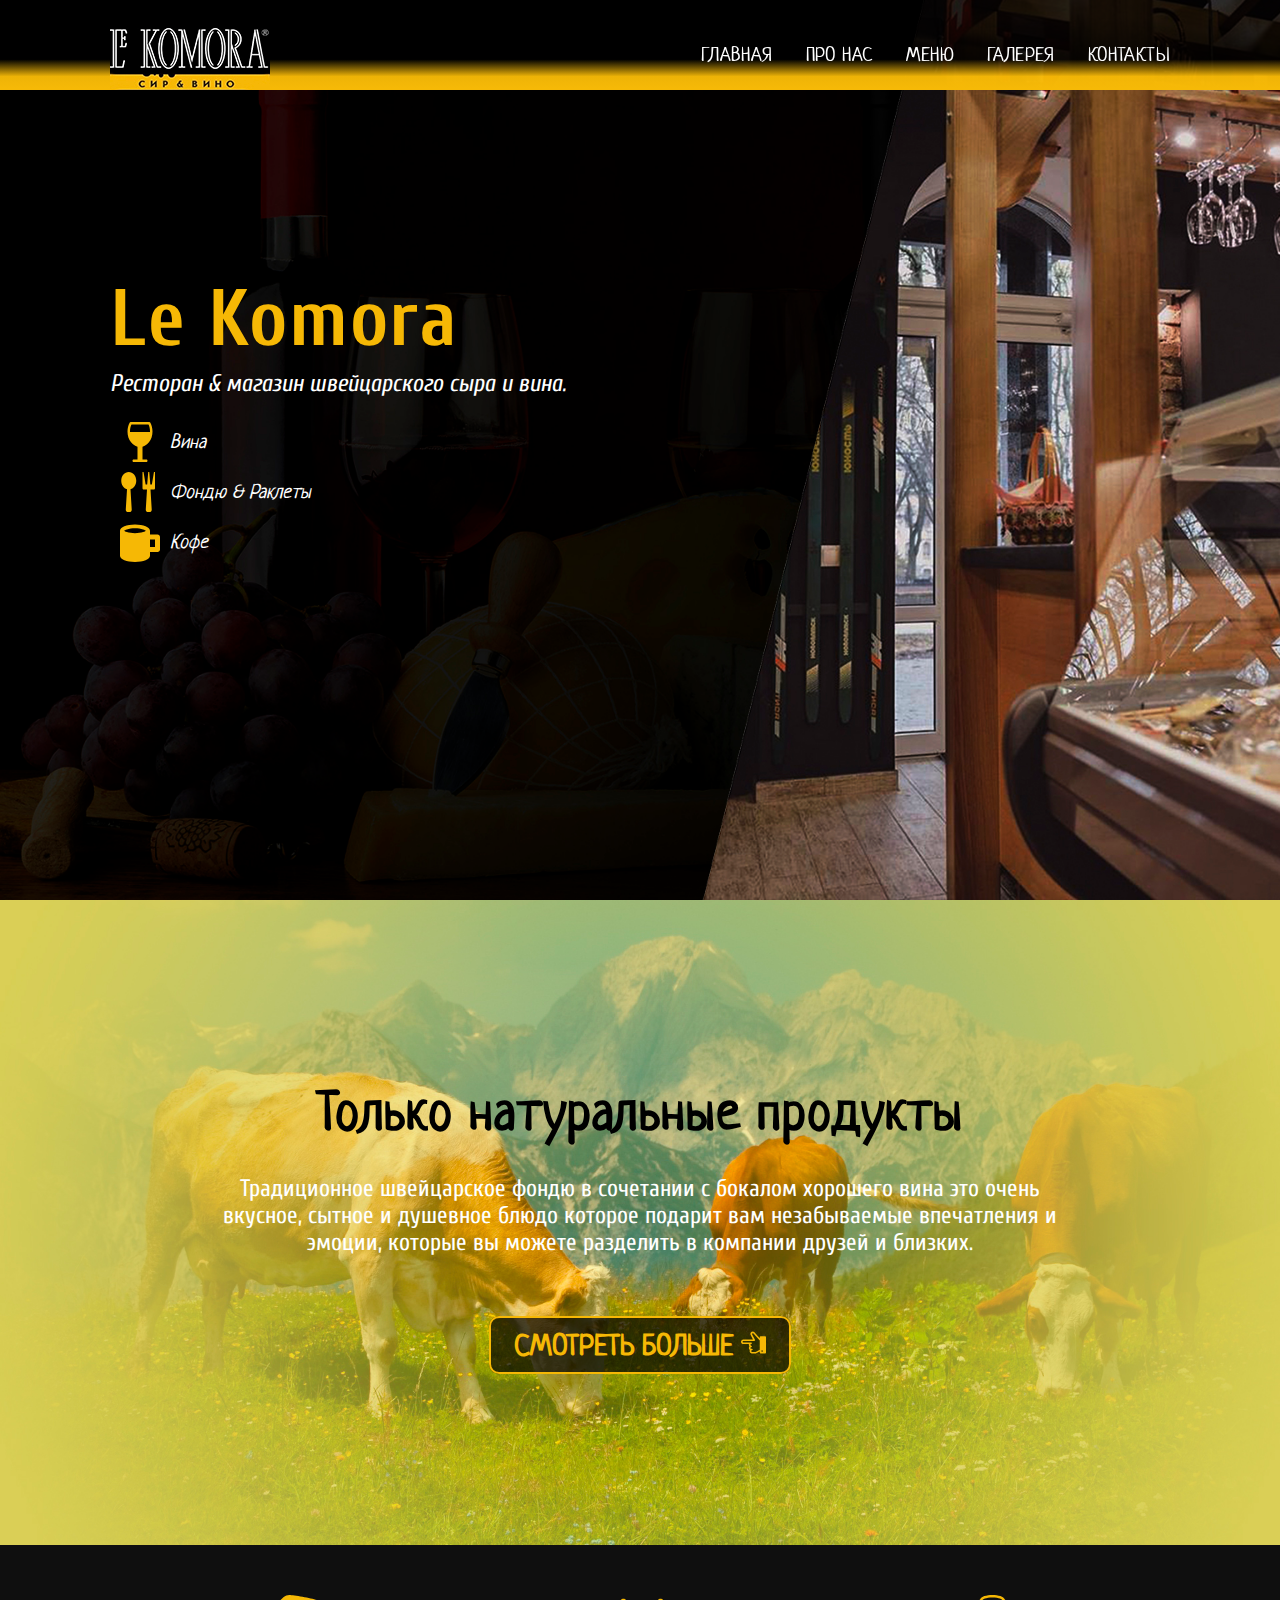
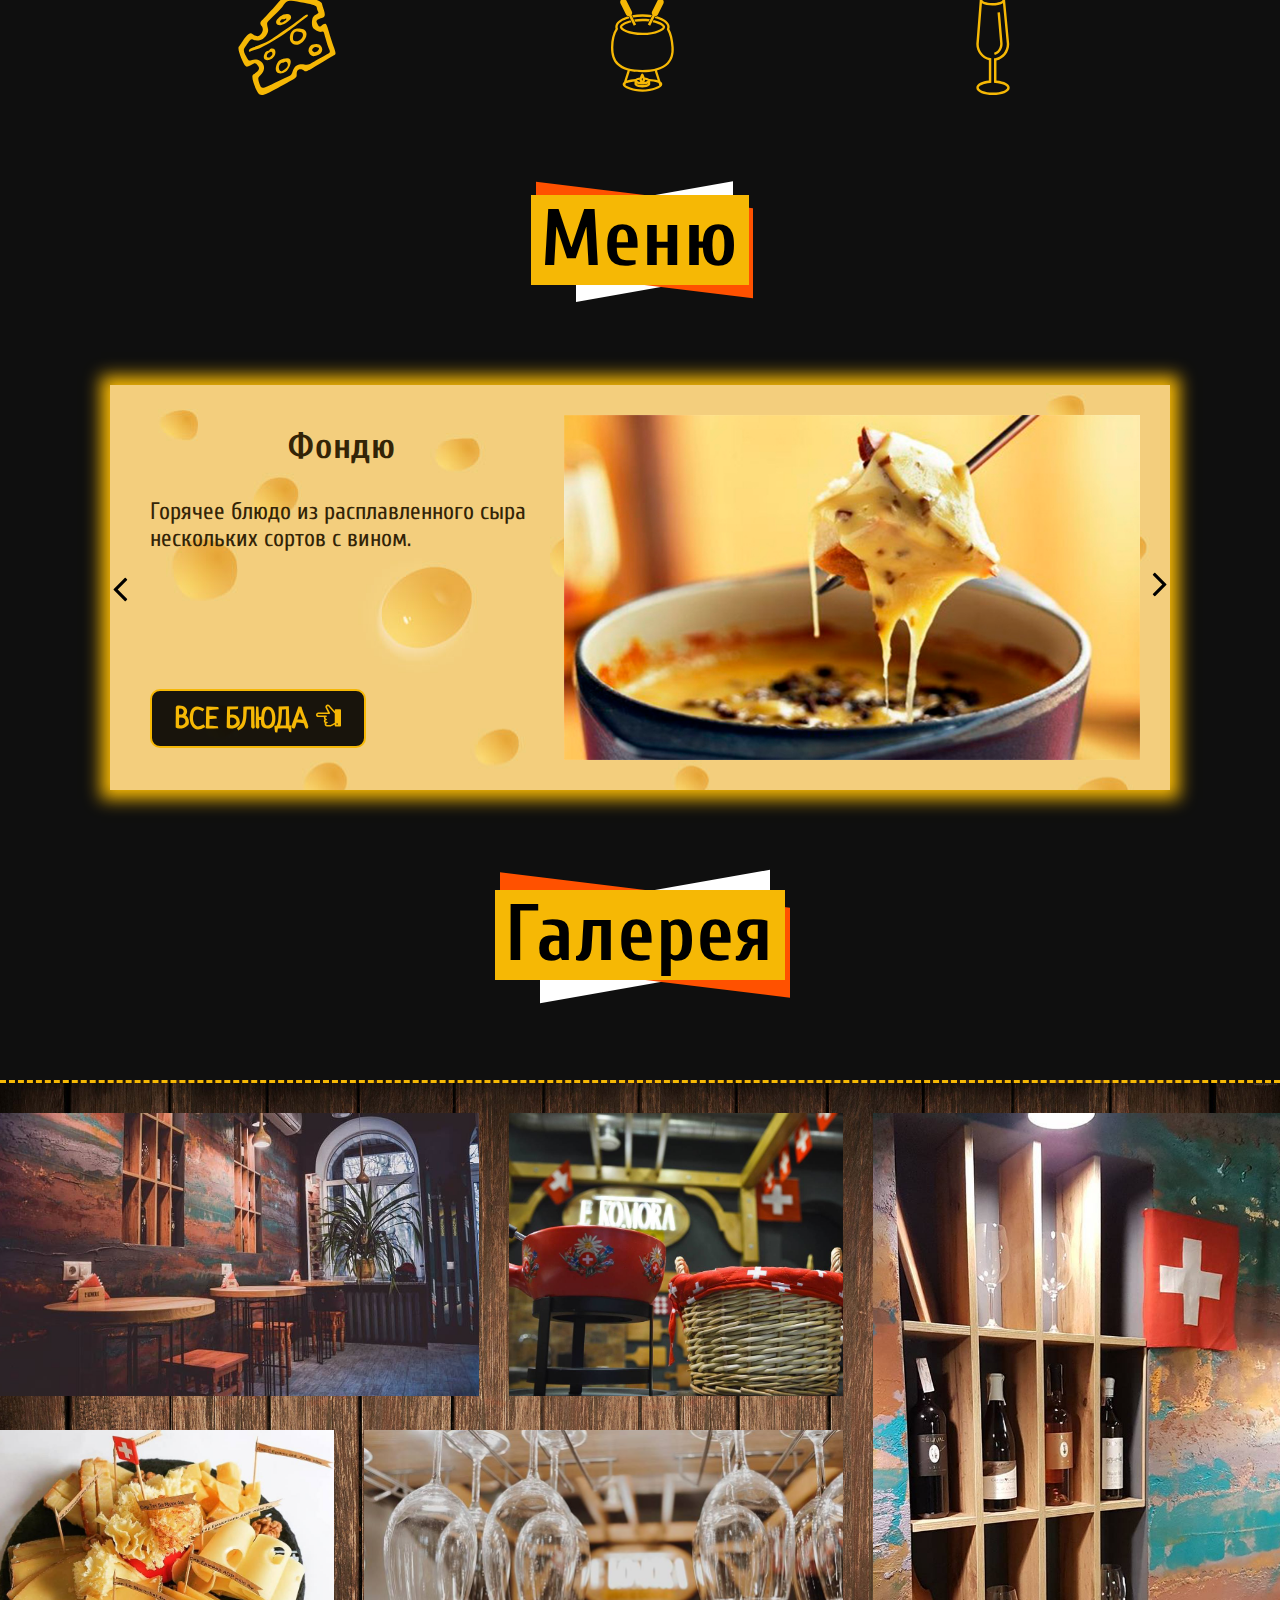
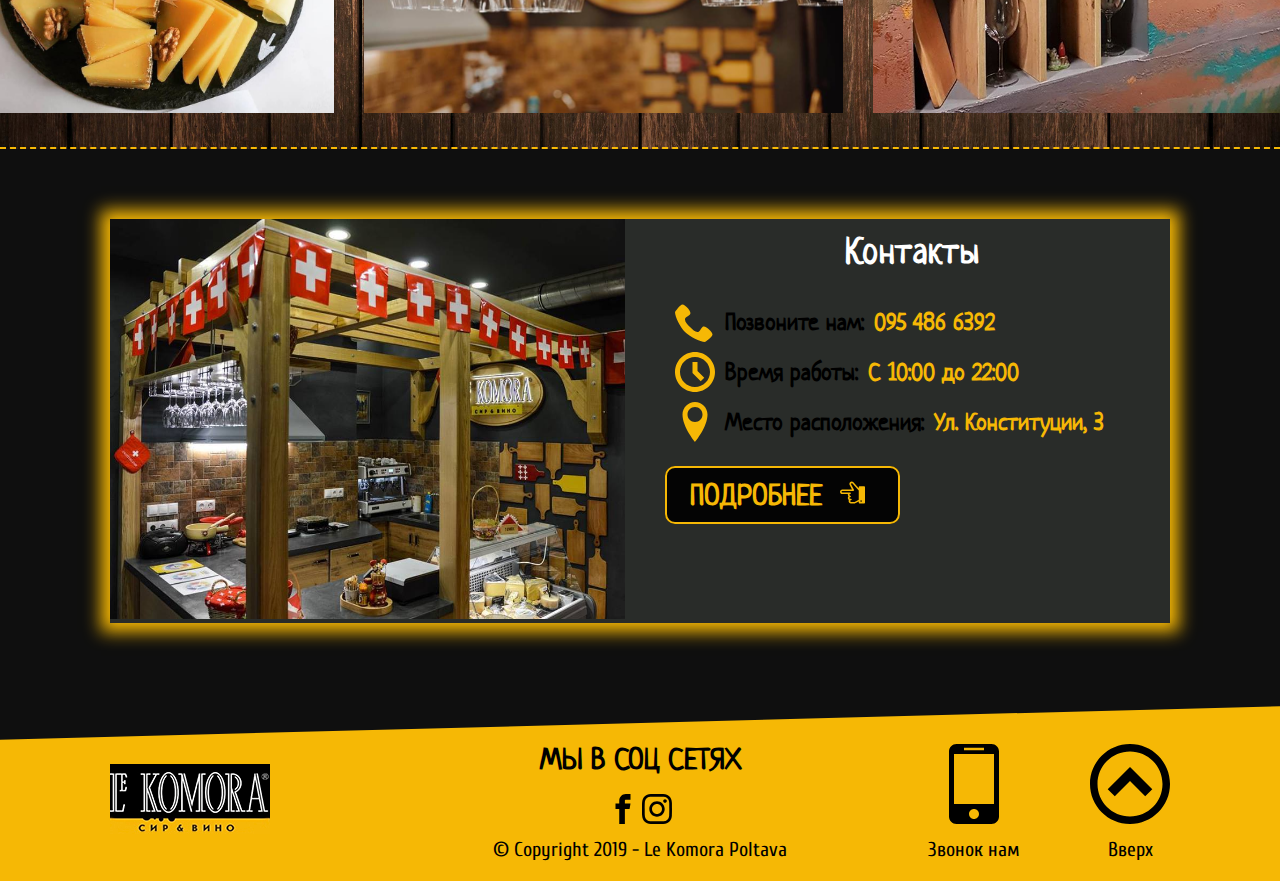
==== commit f7b5ceac: "footer-finish" ====
--- a/index.html
+++ b/index.html
@@ -379,7 +379,7 @@
             <div class="ba-col-3">
               <div class="ba-footer-inner__logo">
                 <a href="index.html">
-                  <img src="img/logo5.jpg" alt="logo">
+                  <img src="img/logo-6.jpg" alt="logo">
                 </a>
               </div>
               <!-- /.ba-footer-inner__logo -->
--- a/css/style.css
+++ b/css/style.css
@@ -951,7 +951,8 @@
 #ba-map {
   width: 100%;
   height: 450px;
-  background-color: grey; }
+  background-color: grey;
+  margin-bottom: 100px; }
 
 .ba-filler {
   padding: 50px; }
@@ -1281,7 +1282,7 @@
           color: #F6B805;
           margin-left: 10px; }
       .ba-contacts-inner__content svg {
-        margin: 5px 10px; }
+        margin: 0px 10px; }
 
 .ba-footer {
   background-color: #F6B805;
